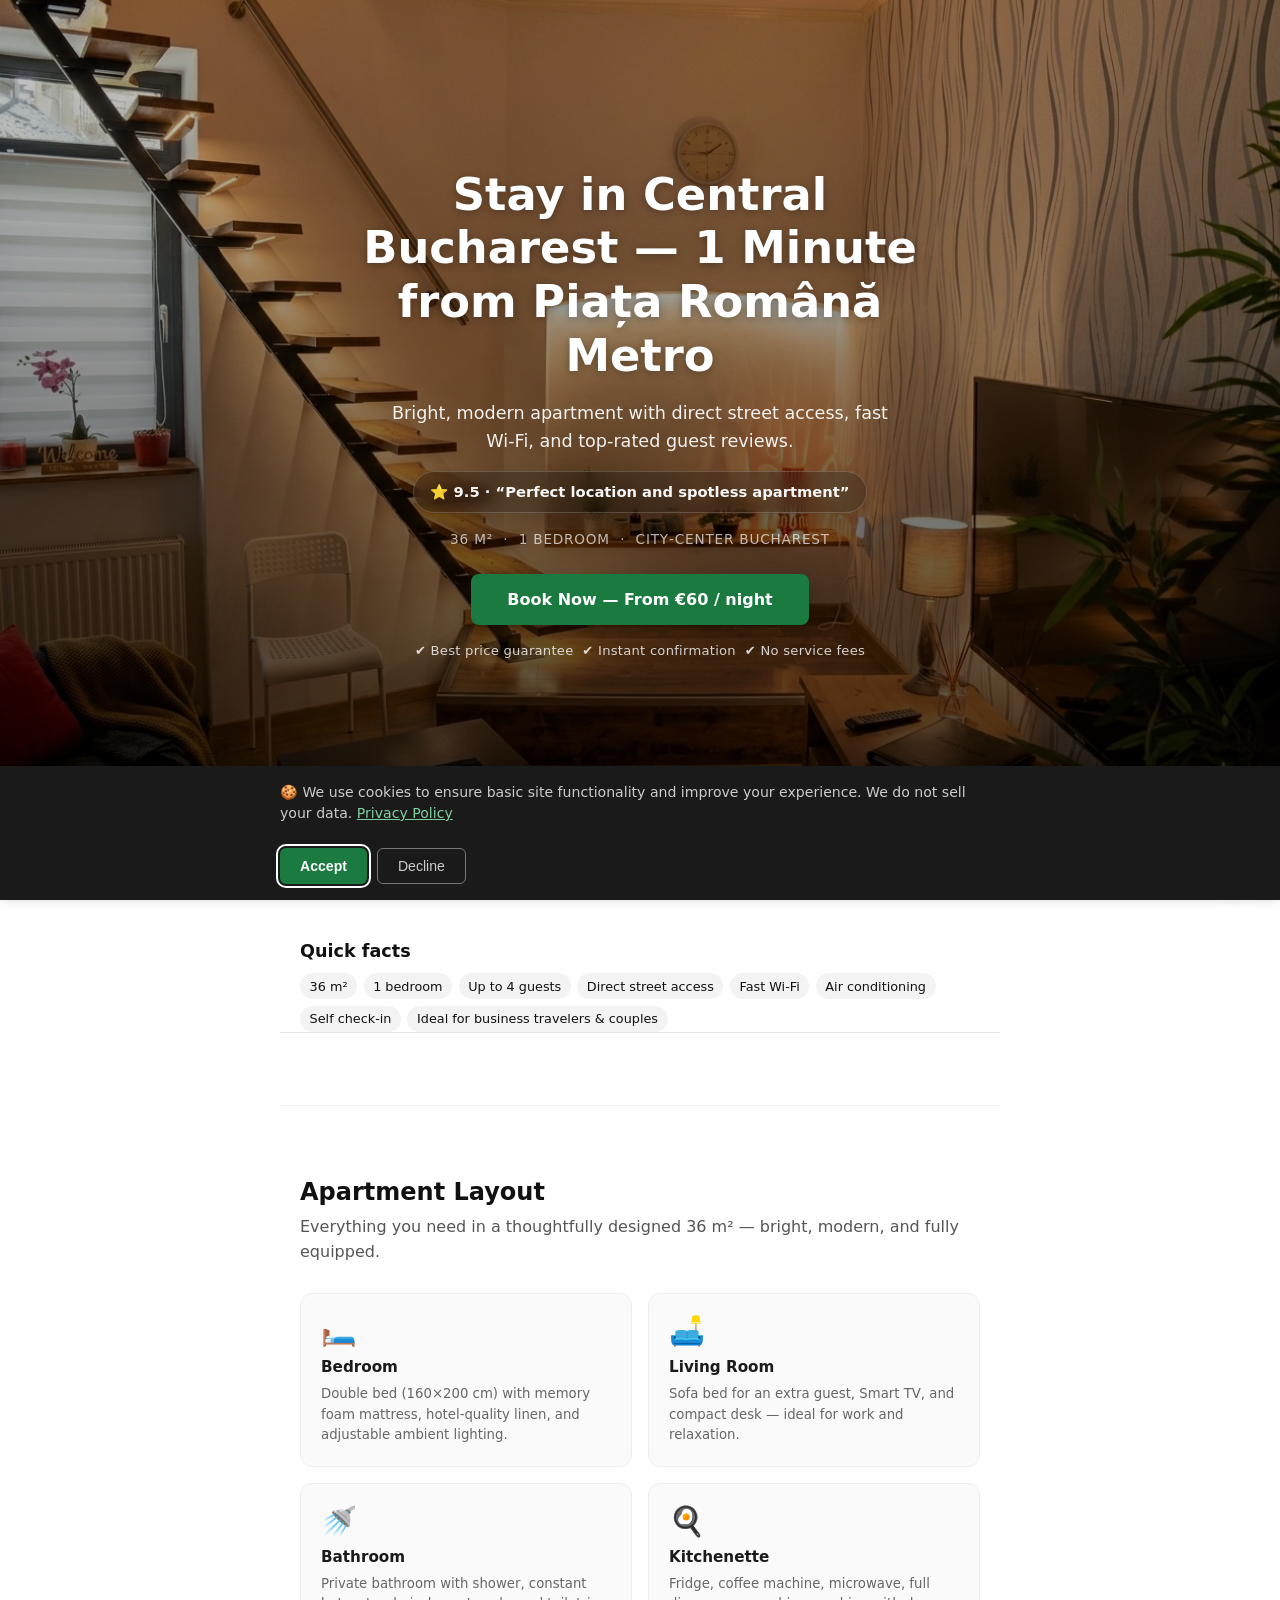
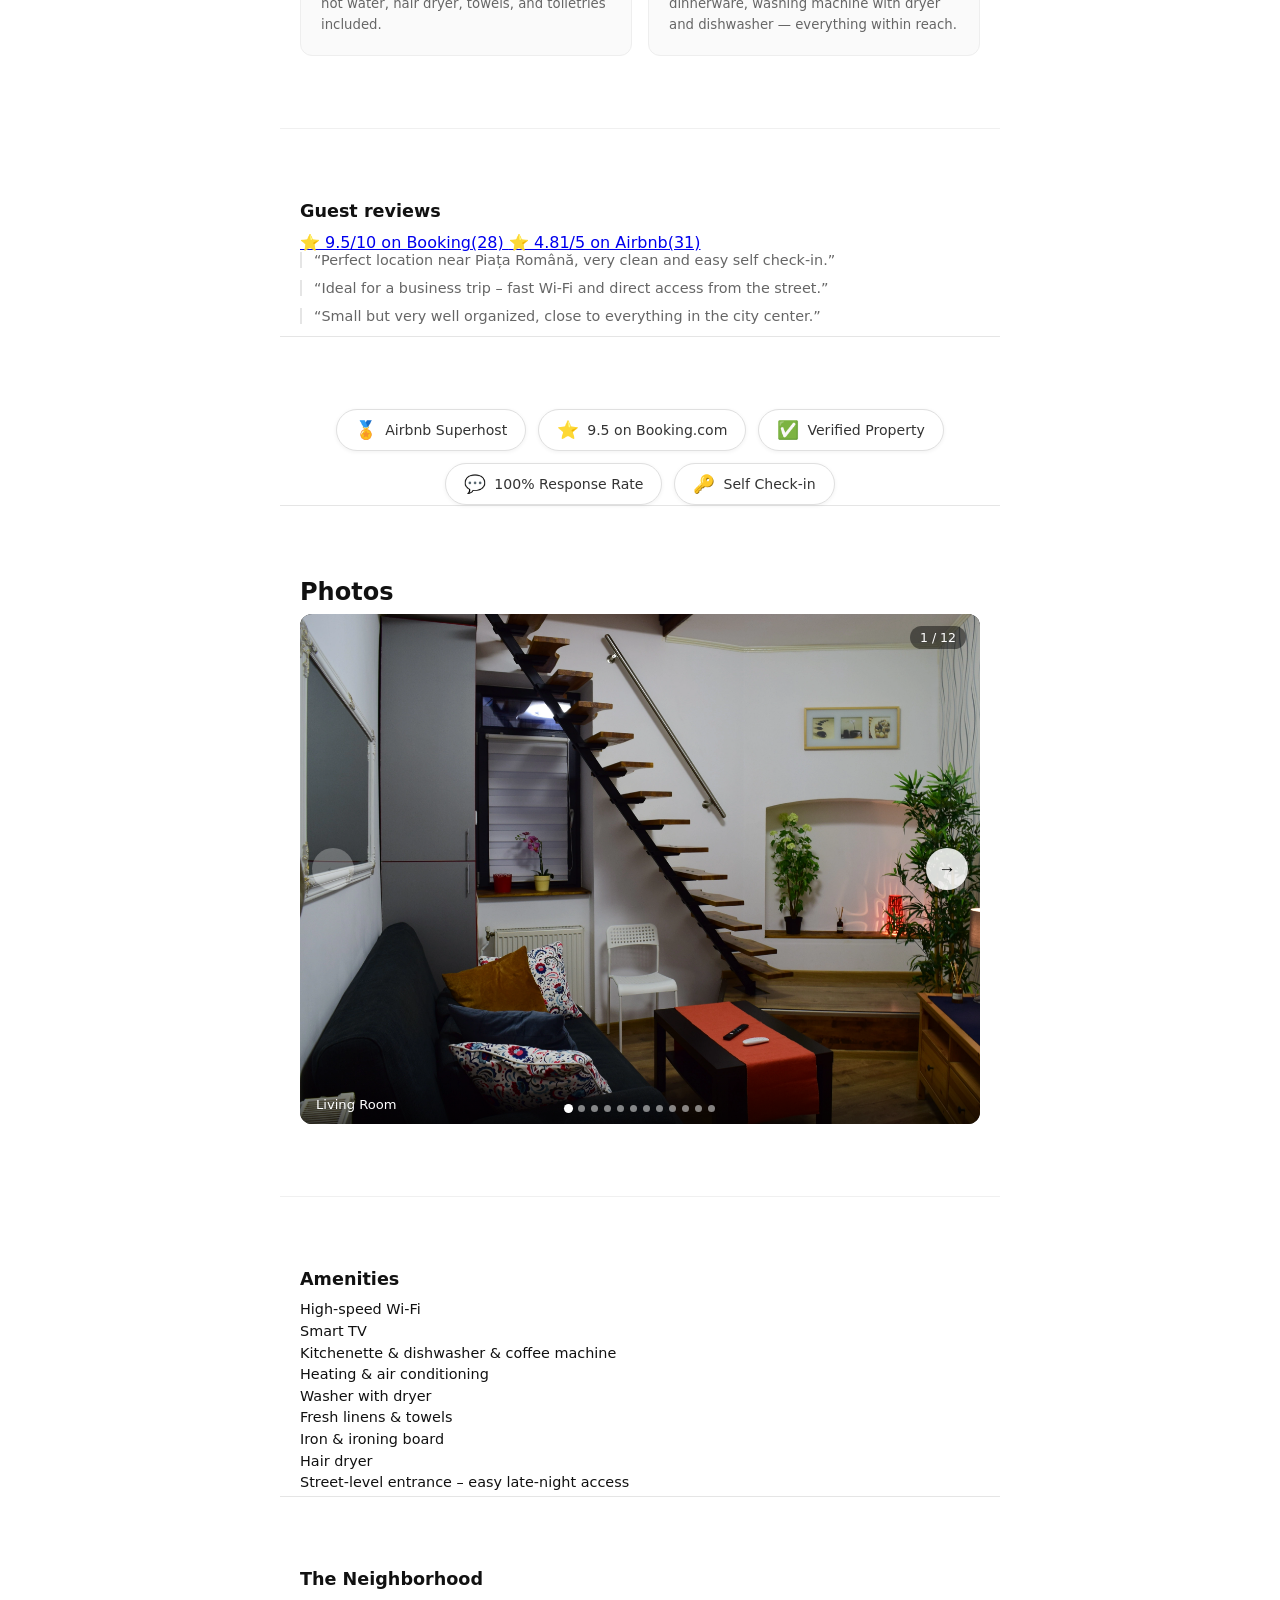
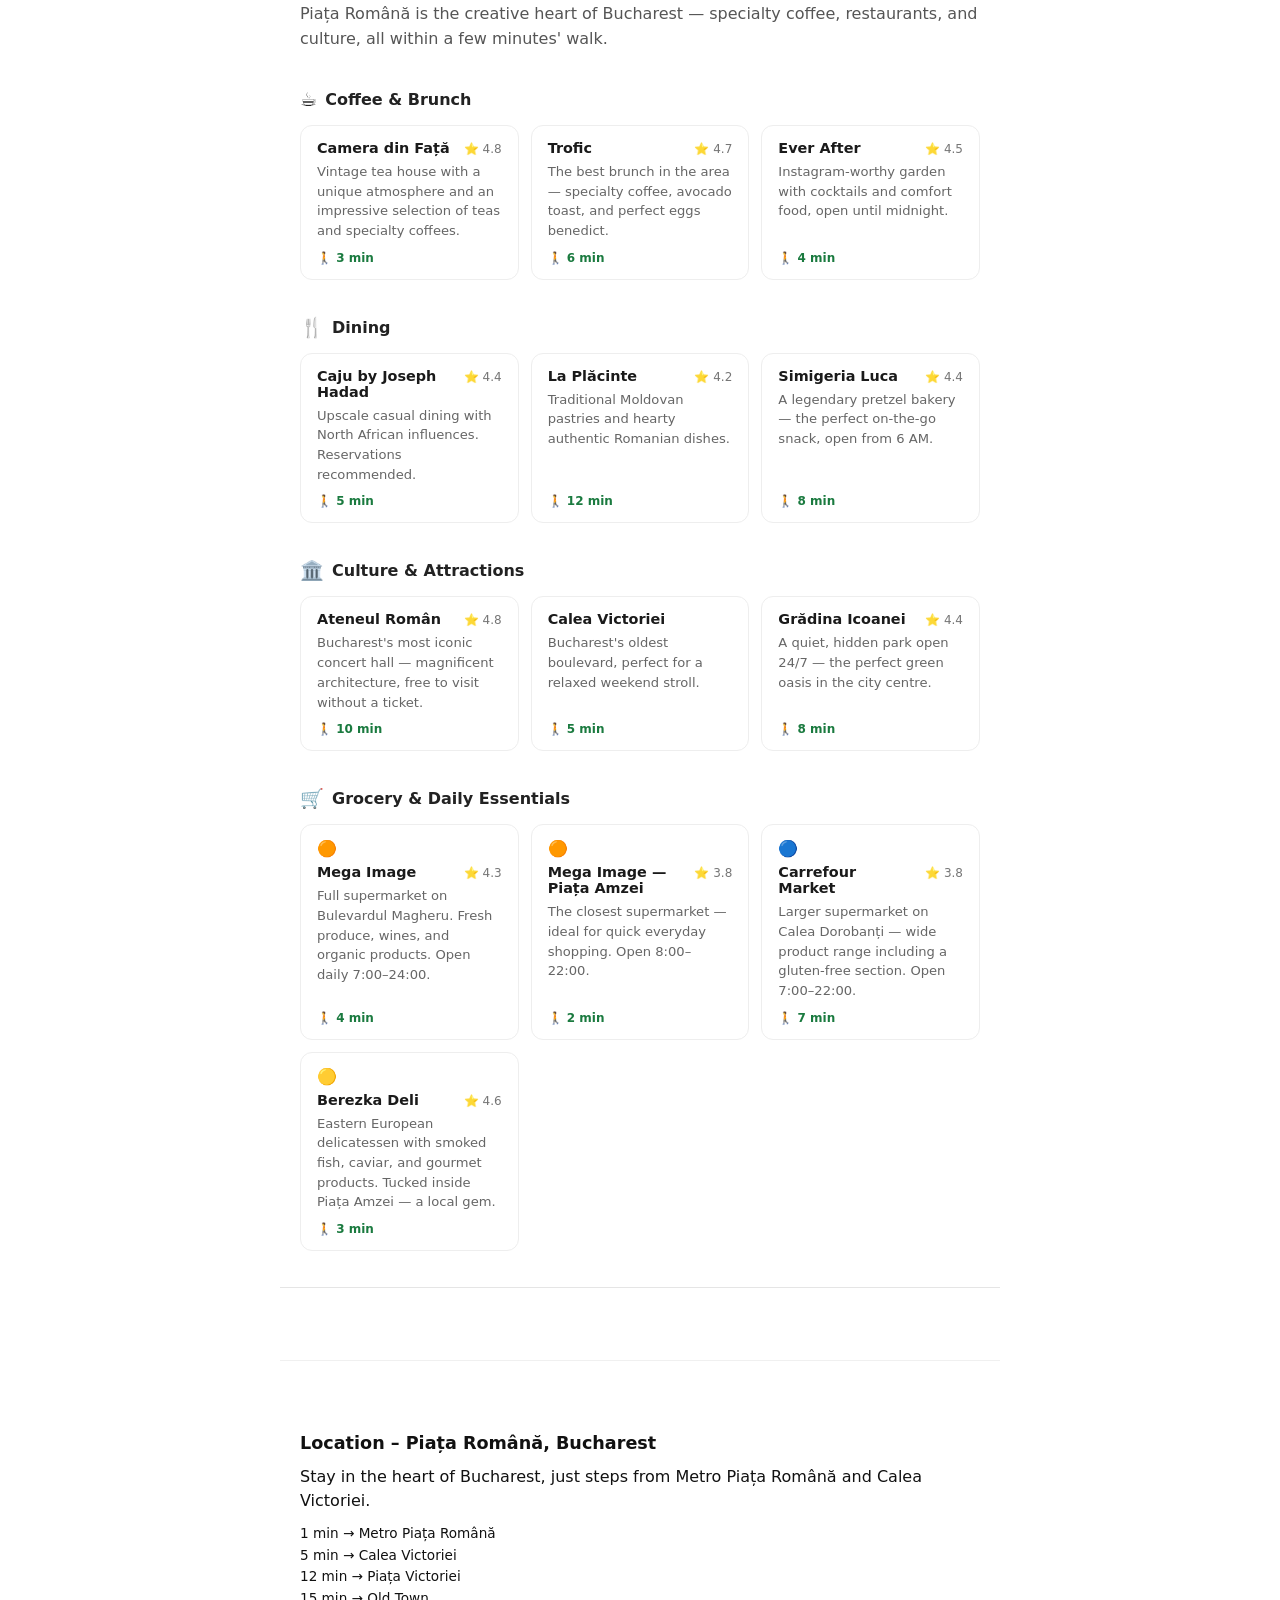
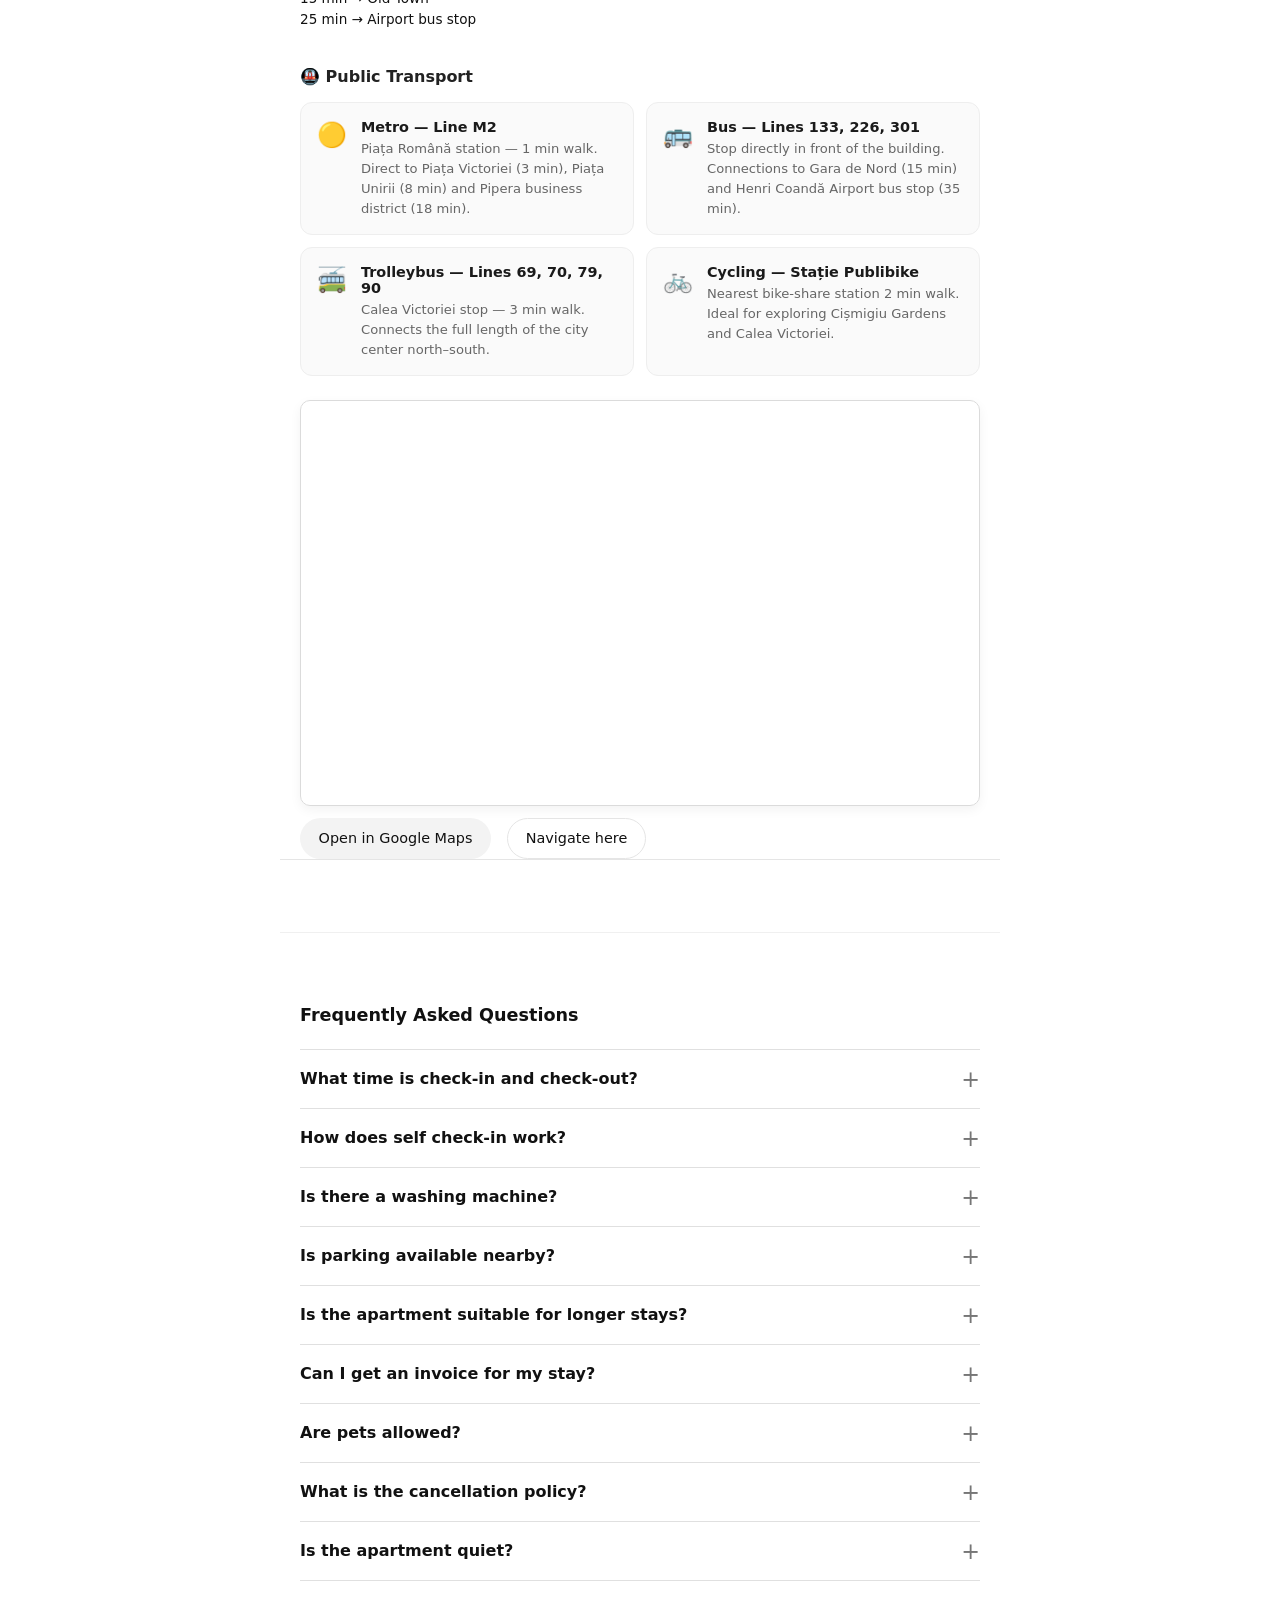
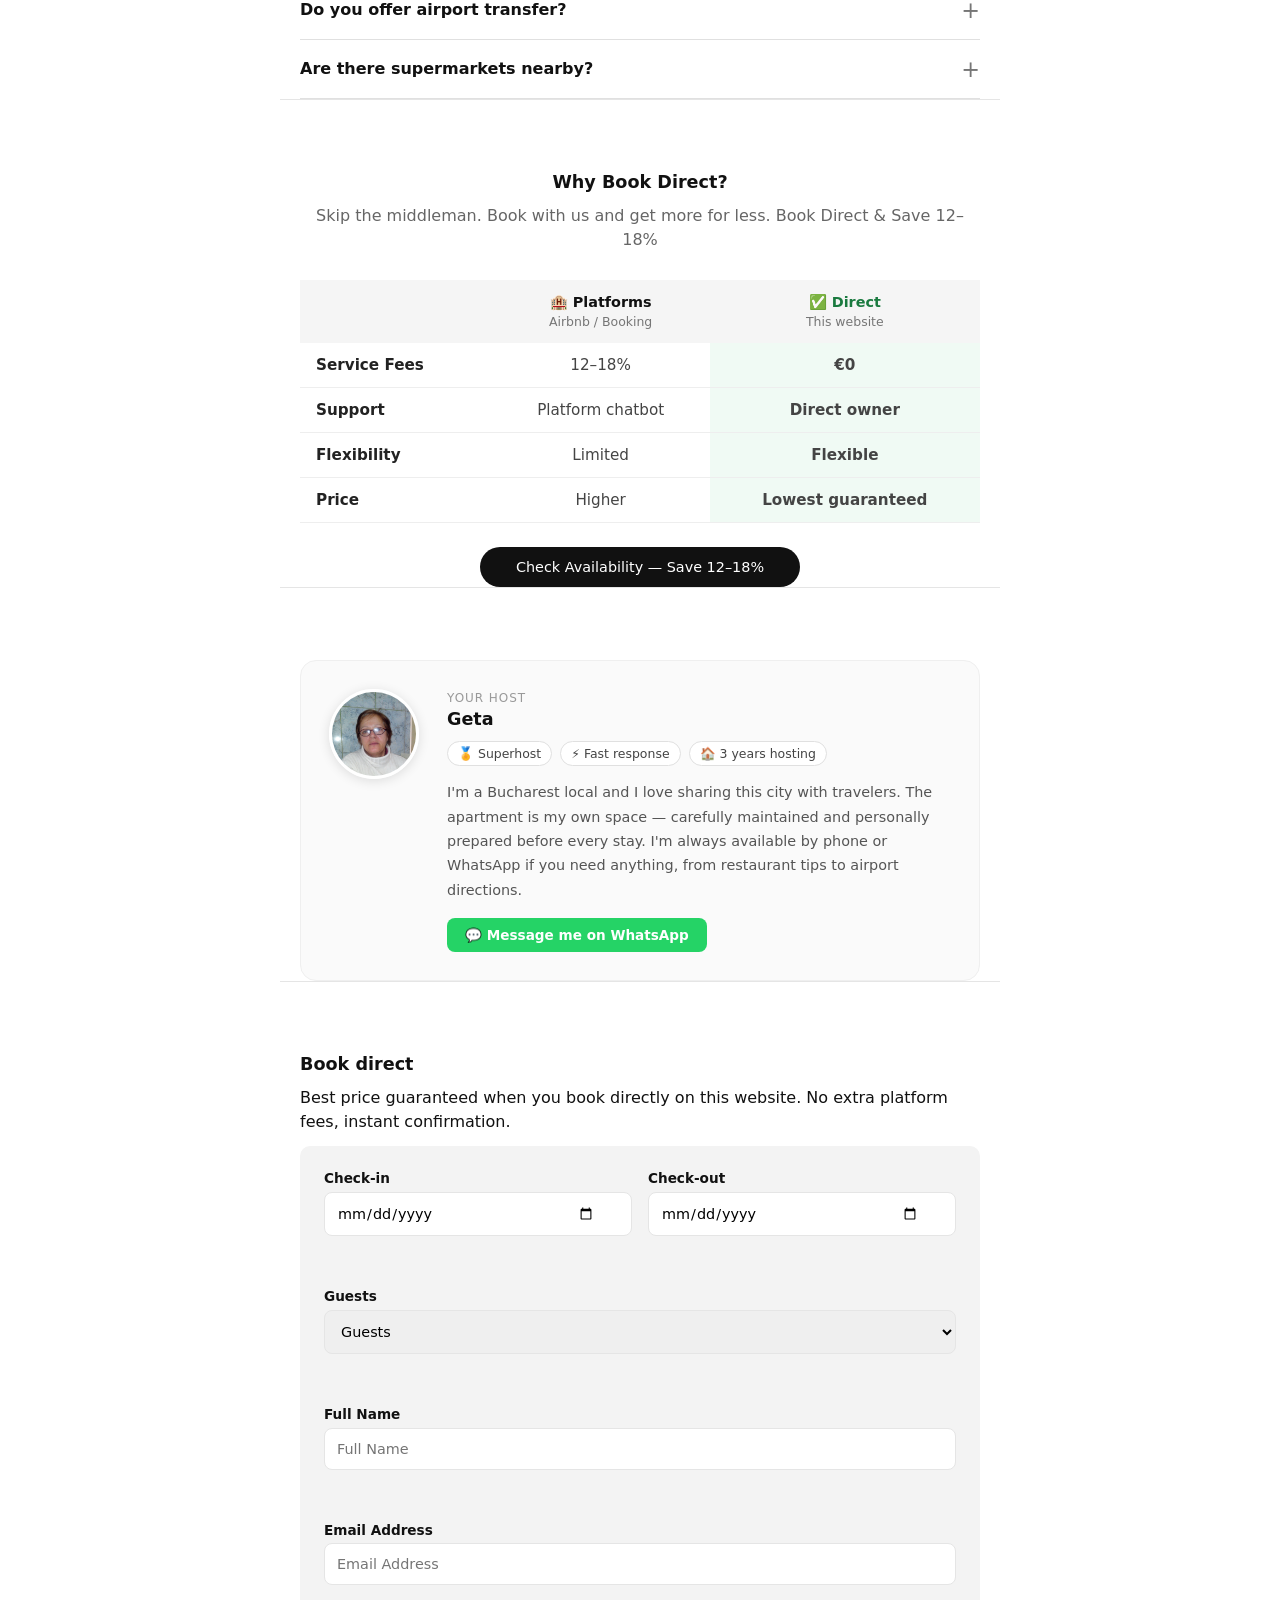
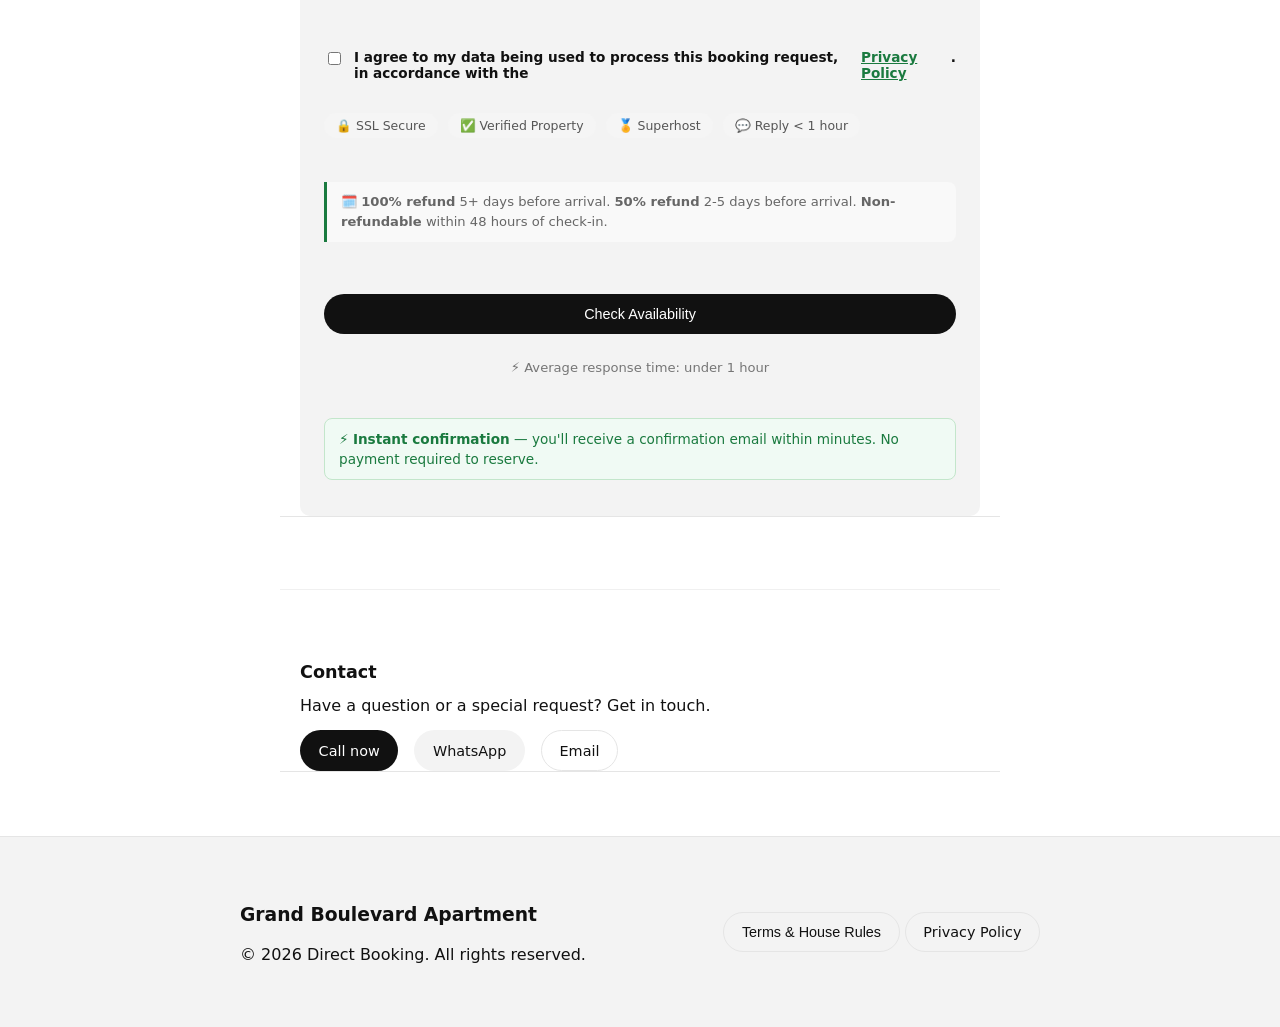
==== index.html @ 8a012823 "changed rating and address postalCode values" ====
<!DOCTYPE html>
<html lang="en">

<head>
  <meta charset="UTF-8" />
  <title>Grand Boulevard Apartment Piața Romană – Direct Booking, 36m², Central Bucharest</title>
  <meta name="viewport" content="width=device-width, initial-scale=1" />
  <meta name="description"
    content="Modern 36 m² apartment in Piața Română, Bucharest. Steps from the metro, no service fees, instant confirmation. Book direct for the best price." />
  <meta name="keywords"
    content="apartment Piata Romana, accommodation near Calea Victoriei, short-term rental Bucharest center, direct street access apartment Bucharest, apartment near Metro Piata Romana" />
  <meta property="og:title" content="Grand Boulevard Apartment – Piața Română" />
  <meta property="og:description"
    content="Modern 36 m² short-term rental apartment with direct street access in Piața Română, Bucharest. 1 minute from the metro, close to Calea Victoriei and the city center. Ideal for business travelers and couples." />
  <meta property="og:image" content="https://grandboulevardromana.com/images/icons/hero.png">
  <meta property="og:url" content="https://grandboulevardromana.com/" />
  <meta property="og:type" content="website" />
  <link rel="stylesheet" href="css/style.css" />
  <link rel="canonical" href="https://grandboulevardromana.com/" />
  <link rel="icon" type="image/png" href="images/icons/favicon.png">

  <script type="application/ld+json">
      {
        "@context": "https://schema.org",
        "@type": ["LodgingBusiness", "VacationRental"],
        "priceRange": "€€",
        "checkinTime": "15:00",
        "checkoutTime": "12:00",
        "openingHoursSpecification": {
          "@type": "OpeningHoursSpecification",
          "dayOfWeek": [
            "Monday","Tuesday","Wednesday","Thursday",
            "Friday","Saturday","Sunday"
          ],
          "opens": "15:00",
          "closes": "23:59"
        },
        "name": "Grand Boulevard Apartment – Piața Română",
        "containsPlace": {
          "@type": "Apartment",
          "name": "Grand Boulevard Piața Romană Apartment",
          "address": {
            "@type": "PostalAddress",
            "streetAddress": "Bulevardul Lacar Catargiu 18",
            "addressLocality": "Bucharest",
            "postalCode": "010662",
            "addressCountry": "RO"
          }
        },
        "offers": {
          "@type": "Offer",
          "price": "X",
          "priceCurrency": "EUR",
          "identifier": "GBPR-APT-01"
         },
        "description": "Modern 36 m² short-term rental apartment with direct street access in Piața Română, Bucharest. 1 minute from the metro, close to Calea Victoriei and the city center. Ideal for business travelers and couples.",
        "address": {
          "@type": "PostalAddress",
          "addressLocality": "Bucharest",
          "addressCountry": "RO",
          "addressRegion": "Bucharest",
          "streetAddress": "Piata Romana area"
        },
        "geo": {
          "@type": "GeoCoordinates",
          "latitude": 44.448678330058826, 
          "longitude": 26.09423111289104
        },
        "aggregateRating": {
          "@type": "AggregateRating",
          "ratingValue": "9.5",
          "bestRating": "10",
          "ratingCount": "59"
        },
        "url": "https://grandboulevardromana.com/",
        "image": "https://grandboulevardromana.com/images/icons/hero.png",
        "telephone": "+40-726-420-648",
        "email": "daminci@gmail.com",
        "numberOfRooms": 1,
        "numberOfBathroomsTotal": 1,
        "occupancy": {
          "@type": "QuantitativeValue",
          "minValue": 1,
          "maxValue": 4
        },
        "floorSize": {
          "@type": "QuantitativeValue",
          "value": 36,
          "unitCode": "MTK"
        },
        "petsAllowed": false,
        "currenciesAccepted": "EUR, RON",
        "paymentAccepted": "Cash, Bank transfer",
        "amenityFeature": [
          {"@type": "LocationFeatureSpecification","name": "High-speed Wi-Fi","value": true},
          {"@type": "LocationFeatureSpecification","name": "Air conditioning","value": true},
          {"@type": "LocationFeatureSpecification","name": "Smart TV","value": true},
          {"@type": "LocationFeatureSpecification","name": "Kitchenette","value": true},
          {"@type": "LocationFeatureSpecification","name": "Direct street access","value": true}
        ]
      }
      </script>
  <script type="application/ld+json">
        {
          "@context": "https://schema.org",
          "@type": "FAQPage",
          "mainEntity": [
            {
              "@type": "Question",
              "name": "What time is check-in and check-out?",
              "acceptedAnswer": {
                "@type": "Answer",
                "text": "Check-in is from 3:00 PM and check-out is by 12:00 PM. Early check-in or late check-out may be available on request."
              }
            },
            {
              "@type": "Question",
              "name": "How does self check-in work?",
              "acceptedAnswer": {
                "@type": "Answer",
                "text": "You'll receive a door code before your arrival via email or WhatsApp. No need to coordinate schedules — arrive whenever suits you."
              }
            },
            {
              "@type": "Question",
              "name": "Is there a washing machine?",
              "acceptedAnswer": {
                "@type": "Answer",
                "text": "Yes, a washing machine with dryer and a dishwasher is available in the apartment for your use."
              }
            },
            {
              "@type": "Question",
              "name": "Is parking available nearby?",
              "acceptedAnswer": {
                "@type": "Answer",
                "text": "There is no private parking, but paid street parking is available very close to the building. The Piața Română area is also well-connected by metro and public transport."
              }
            },
            {
              "@type": "Question",
              "name": "Is the apartment suitable for longer stays?",
              "acceptedAnswer": {
                "@type": "Answer",
                "text": "Absolutely. The apartment is well-equipped for extended stays with a kitchenette, washing machine with dryer, dishwasher, fast Wi-Fi, and a comfortable workspace. Contact us for long-stay rates."
              }
            },
            {
              "@type": "Question",
              "name": "Can I get an invoice for my stay?",
              "acceptedAnswer": {
                "@type": "Answer",
                "text": "Yes, invoices are available for business travelers. Please mention this when making your booking request."
              }
            },
            {
              "@type": "Question",
              "name": "Are pets allowed?",
              "acceptedAnswer": {
                "@type": "Answer",
                "text": "Unfortunately, pets are not permitted in the apartment."
              }
            },
            {
              "@type": "Question",
              "name": "What is the cancellation policy?",
              "acceptedAnswer": {
                "@type": "Answer",
                "text": "Bookings cancelled 5 or more days before arrival receive a 100% refund. Bookings cancelled between 2 and 5 days before arrival receive a 50% refund. Bookings cancelled less than 48 hours before check-in are non-refundable."
              }
            },
            {
              "@type": "Question",
              "name": "Is the apartment quiet?",
              "acceptedAnswer": {
                "@type": "Answer",
                "text": "The apartment is located on a calm side street just off Calea Victoriei, away from main traffic. The building has thick walls typical of Bucharest's interwar architecture, and the windows provide good sound insulation. Quiet hours are observed from 10:00 PM to 8:00 AM."
              }
            },
            {
              "@type": "Question",
              "name": "Do you offer airport transfer?",
              "acceptedAnswer": {
                "@type": "Answer",
                "text": "We don't offer transfers directly, but getting from Henri Coandă Airport is easy. The Express 100 bus runs every 15–30 minutes and stops at Piața Română, a 2-minute walk from the apartment (around €1). Taxis and Uber/Bolt typically cost €15–25 depending on traffic."
              }
            }
          ]
        }
        </script>
</head>

<body>
  <!-- Sticky Mobile Bar -->
  <div class="sticky-bar" id="stickyBar">
    <div class="sticky-bar-info">
      <span class="sticky-price">From <strong>€60</strong> / night</span>
      <span class="sticky-rating">⭐ 4.81 · Best price direct</span>
    </div>
    <a href="#book" class="sticky-btn">Check Availability</a>
  </div>

  <!-- Sticky Header -->
  <header id="sticky-header">
    <div class="sticky-inner">
      <span class="sticky-logo">Grand Boulevard</span>
      <nav class="sticky-nav">
        <a href="#photos">Photos</a>
        <a href="#amenities">Amenities</a>
        <a href="#neighborhood">Area</a>
        <a href="#faq">FAQ</a>
      </nav>
      <a href="#book" class="sticky-cta">Book Now</a>
    </div>
  </header>

  <!-- GDPR Cookie Banner -->
  <div id="cookie-banner" role="dialog" aria-modal="true" aria-label="Cookie consent">
    <div class="cookie-content">
      <p>
        🍪 We use cookies to ensure basic site functionality and improve your experience.
        We do not sell your data.
        <a href="privacy.html" target="_blank" rel="noopener noreferrer">Privacy Policy</a>
      </p>
      <div class="cookie-buttons">
        <button type="button" id="cookie-accept" onclick="acceptCookies()">Accept</button>
        <button type="button" id="cookie-decline" onclick="declineCookies()">Decline</button>
      </div>
    </div>
  </div>


  <!-- Hero Section -->
  <section id="hero">
    <div class="hero-bg">
      <img src="images/content/hero_image.webp" alt="Grand Boulevard Apartment – Living Room" fetchpriority="high">
      <div class="hero-overlay"></div>
    </div>
    <div class="hero-content">
      <h1>Stay in Central Bucharest — 1 Minute from Piața Română Metro</h1>
      <p class="hero-tagline">Bright, modern apartment with direct street access, fast Wi-Fi, and top-rated guest
        reviews.</p>
      <p class="hero-featured-review">⭐ 9.5 · “Perfect location and spotless apartment”</p>
      <p class="hero-meta">36 m² &nbsp;·&nbsp; 1 Bedroom &nbsp;·&nbsp; City‑center Bucharest</p>
      <a href="#book" class="hero-cta">Book Now — From €60 / night</a>
      <p class="hero-reassurance">✔ Best price guarantee &nbsp;✔ Instant confirmation &nbsp;✔ No service fees</p>
    </div>
  </section>


  <main>
    <!-- Quick facts -->
    <section class="section" id="quick-facts">
      <h2>Quick facts</h2>
      <div class="chips">
        <span>36 m²</span>
        <span>1 bedroom</span>
        <span>Up to 4 guests</span>
        <span>Direct street access</span>
        <span>Fast Wi‑Fi</span>
        <span>Air conditioning</span>
        <span>Self check‑in</span>
        <span>Ideal for business travelers & couples</span>
      </div>
    </section>

    <!-- Apartment Layout -->
    <section id="layout">
      <h2>Apartment Layout</h2>
      <p class="layout-intro">Everything you need in a thoughtfully designed 36 m² — bright, modern, and fully equipped.
      </p>

      <div class="layout-grid">

        <div class="layout-card">
          <span class="layout-icon">🛏️</span>
          <h4>Bedroom</h4>
          <p>Double bed (160×200 cm) with memory foam mattress, hotel-quality linen, and adjustable ambient lighting.
          </p>
        </div>

        <div class="layout-card">
          <span class="layout-icon">🛋️</span>
          <h4>Living Room</h4>
          <p>Sofa bed for an extra guest, Smart TV, and compact desk — ideal for work and relaxation.</p>
        </div>

        <div class="layout-card">
          <span class="layout-icon">🚿</span>
          <h4>Bathroom</h4>
          <p>Private bathroom with shower, constant hot water, hair dryer, towels, and toiletries included.</p>
        </div>

        <div class="layout-card">
          <span class="layout-icon">🍳</span>
          <h4>Kitchenette</h4>
          <p>Fridge, coffee machine, microwave, full dinnerware, washing machine with dryer and dishwasher — everything
            within reach.</p>
        </div>

      </div>
    </section>

    <section class="section" id="reviews">
      <h2>Guest reviews</h2>
      <a href="https://www.booking.com/hotel/ro/apartment-on-grand-boulevard.en-gb.html#tab-reviews" target="_blank"
        rel="nofollow">
        ⭐ 9.5/10 on Booking(28)
      </a>
      <a href="https://www.airbnb.co.in/rooms/1179589047273701914?source_impression_id=p3_1772537325_P3PJvQ8eZV8WqoRO"
        target="_blank" rel="nofollow">
        ⭐ 4.81/5 on Airbnb(31)
      </a>

      <div class="quotes">
        <blockquote>
          “Perfect location near Piața Română, very clean and easy self
          check‑in.”
        </blockquote>
        <blockquote>
          “Ideal for a business trip – fast Wi‑Fi and direct access from the
          street.”
        </blockquote>
        <blockquote>
          “Small but very well organized, close to everything in the city
          center.”
        </blockquote>
      </div>
    </section>

    <!-- Trust Badges -->
    <section class="section" id="trust-badges">
      <div class="badges-wrap">
        <a class="badge badge-link"
          href="https://www.airbnb.co.in/rooms/1179589047273701914?source_impression_id=p3_1772537325_P3PJvQ8eZV8WqoRO"
          target="_blank" rel="nofollow noopener noreferrer" aria-label="View Airbnb Superhost listing">
          <span class="badge-icon">🏅</span>
          <span class="badge-label">Airbnb Superhost</span>
        </a>
        <a class="badge badge-link"
          href="https://www.booking.com/hotel/ro/apartment-on-grand-boulevard.en-gb.html#tab-reviews" target="_blank"
          rel="nofollow noopener noreferrer" aria-label="View Booking.com review score">
          <span class="badge-icon">⭐</span>
          <span class="badge-label">9.5 on Booking.com</span>
        </a>
        <div class="badge">
          <span class="badge-icon">✅</span>
          <span class="badge-label">Verified Property</span>
        </div>
        <div class="badge">
          <span class="badge-icon">💬</span>
          <span class="badge-label">100% Response Rate</span>
        </div>
        <div class="badge">
          <span class="badge-icon">🔑</span>
          <span class="badge-label">Self Check-in</span>
        </div>
      </div>
    </section>

    <!-- Photos Slider -->
    <section id="photos">
      <h2>Photos</h2>
      <div class="slider-wrap" role="region" aria-label="Apartment photo gallery" aria-roledescription="carousel">
        <div class="slider-track" id="sliderTrack" aria-live="polite" aria-atomic="true">

          <div class="slide">
            <img src="images/content/Nice_living.webp" alt="Living room – Grand Boulevard Apartment">
            <span class="slide-caption">Living Room</span>
          </div>
          <div class="slide">
            <img src="images/content/living_ok.webp" alt="Living room view">
            <span class="slide-caption">Living Room — View 2</span>
          </div>
          <div class="slide">
            <img src="images/content/livingroom_sofa.webp" alt="Comfortable sofa">
            <span class="slide-caption">Comfortable Sofa</span>
          </div>
          <div class="slide">
            <img src="images/content/bedroom_super_ok.webp" alt="Bedroom overview">
            <span class="slide-caption">Bedroom</span>
          </div>
          <div class="slide">
            <img src="images/content/bed_nice_light.webp" alt="Bed with warm lighting">
            <span class="slide-caption">Double Bed — 160×200 cm</span>
          </div>
          <div class="slide">
            <img src="images/content/kitchenette.webp" alt="Kitchenette">
            <span class="slide-caption">Kitchenette</span>
          </div>
          <div class="slide">
            <img src="images/content/kitchenette_washer.webp" alt="Washing machine">
            <span class="slide-caption">Washing Machine with dryer</span>
          </div>
          <div class="slide">
            <img src="images/content/inside_bath_shower.webp" alt="Bath and shower">
            <span class="slide-caption">Bathroom & Shower</span>
          </div>
          <div class="slide">
            <img src="images/content/outside_main.webp" alt="Building entrance">
            <span class="slide-caption">Street Entrance</span>
          </div>
          <div class="slide">
            <img src="images/content/main_gang_door_open_01.webp" alt="Main hallway door">
            <span class="slide-caption">Main Hallway</span>
          </div>
          <div class="slide">
            <img src="images/content/gang_beautiful_doors.webp" alt="Hallway doors">
            <span class="slide-caption">Historic Hallway Doors</span>
          </div>
          <div class="slide">
            <img src="images/content/apartment_door.webp" alt="Apartment door">
            <span class="slide-caption">Apartment Door</span>
          </div>

        </div>

        <button type="button" class="slider-btn prev" id="prevBtn" aria-label="Previous photo">&#8592;</button>
        <button type="button" class="slider-btn next" id="nextBtn" aria-label="Next photo">&#8594;</button>
        <div class="slider-dots" id="sliderDots"></div>
        <div class="slider-counter" id="sliderCounter">1 / 12</div>
      </div>

      <!-- Lightbox -->
      <div class="lightbox" id="lightbox">
        <button type="button" class="lb-close" id="lbClose" aria-label="Close">✕</button>
        <button type="button" class="lb-btn lb-prev" id="lbPrev" aria-label="Previous">&#8592;</button>
        <button type="button" class="lb-btn lb-next" id="lbNext" aria-label="Next">&#8594;</button>
        <div class="lb-img-wrap">
          <img id="lbImg" src="" alt="">
          <span class="lb-caption" id="lbCaption"></span>
        </div>
      </div>
    </section>

    <section class="section" id="amenities">
      <h2>Amenities</h2>
      <ul class="list">
        <li>High‑speed Wi‑Fi</li>
        <li>Smart TV</li>
        <li>Kitchenette & dishwasher & coffee machine</li>
        <li>Heating & air conditioning</li>
        <li>Washer with dryer</li>
        <li>Fresh linens & towels</li>
        <li>Iron & ironing board</li>
        <li>Hair dryer</li>
        <li>Street‑level entrance – easy late‑night access</li>
      </ul>
    </section>

    <!-- The Neighborhood -->
    <section class="section" id="neighborhood">
      <h2>The Neighborhood</h2>
      <p class="neighborhood-intro">Piața Română is the creative heart of Bucharest — specialty coffee, restaurants, and
        culture, all within a few minutes' walk.</p>

      <!-- ☕ Coffee & Brunch -->
      <div class="neighborhood-group">
        <h3><span class="group-icon">☕</span> Coffee & Brunch</h3>
        <div class="neighborhood-cards">

          <div class="nb-card">
            <div class="nb-card-header">
              <span class="nb-name">Camera din Față</span>
              <span class="nb-rating">⭐ 4.8</span>
            </div>
            <p>Vintage tea house with a unique atmosphere and an impressive selection of teas and specialty coffees.</p>
            <span class="nb-distance">🚶 3 min</span>
          </div>

          <div class="nb-card">
            <div class="nb-card-header">
              <span class="nb-name">Trofic</span>
              <span class="nb-rating">⭐ 4.7</span>
            </div>
            <p>The best brunch in the area — specialty coffee, avocado toast, and perfect eggs benedict.</p>
            <span class="nb-distance">🚶 6 min</span>
          </div>

          <div class="nb-card">
            <div class="nb-card-header">
              <span class="nb-name">Ever After</span>
              <span class="nb-rating">⭐ 4.5</span>
            </div>
            <p>Instagram-worthy garden with cocktails and comfort food, open until midnight.</p>
            <span class="nb-distance">🚶 4 min</span>
          </div>

        </div>
      </div>

      <!-- 🍴 Dining -->
      <div class="neighborhood-group">
        <h3><span class="group-icon">🍴</span> Dining</h3>
        <div class="neighborhood-cards">

          <div class="nb-card">
            <div class="nb-card-header">
              <span class="nb-name">Caju by Joseph Hadad</span>
              <span class="nb-rating">⭐ 4.4</span>
            </div>
            <p>Upscale casual dining with North African influences. Reservations recommended.</p>
            <span class="nb-distance">🚶 5 min</span>
          </div>

          <div class="nb-card">
            <div class="nb-card-header">
              <span class="nb-name">La Plăcinte</span>
              <span class="nb-rating">⭐ 4.2</span>
            </div>
            <p>Traditional Moldovan pastries and hearty authentic Romanian dishes.</p>
            <span class="nb-distance">🚶 12 min</span>
          </div>

          <div class="nb-card">
            <div class="nb-card-header">
              <span class="nb-name">Simigeria Luca</span>
              <span class="nb-rating">⭐ 4.4</span>
            </div>
            <p>A legendary pretzel bakery — the perfect on-the-go snack, open from 6 AM.</p>
            <span class="nb-distance">🚶 8 min</span>
          </div>

        </div>
      </div>

      <!-- 🏛️ Cultură -->
      <div class="neighborhood-group">
        <h3><span class="group-icon">🏛️</span> Culture & Attractions</h3>
        <div class="neighborhood-cards">

          <div class="nb-card">
            <div class="nb-card-header">
              <span class="nb-name">Ateneul Român</span>
              <span class="nb-rating">⭐ 4.8</span>
            </div>
            <p>Bucharest's most iconic concert hall — magnificent architecture, free to visit without a ticket.</p>
            <span class="nb-distance">🚶 10 min</span>
          </div>

          <div class="nb-card">
            <div class="nb-card-header">
              <span class="nb-name">Calea Victoriei</span>
            </div>
            <p>Bucharest's oldest boulevard, perfect for a relaxed weekend stroll.</p>
            <span class="nb-distance">🚶 5 min</span>
          </div>

          <div class="nb-card">
            <div class="nb-card-header">
              <span class="nb-name">Grădina Icoanei</span>
              <span class="nb-rating">⭐ 4.4</span>
            </div>
            <p>A quiet, hidden park open 24/7 — the perfect green oasis in the city centre.</p>
            <span class="nb-distance">🚶 8 min</span>
          </div>

        </div>
      </div>

      <!-- 🛒 Grocery Stores -->
      <div class="neighborhood-group">
        <h3><span class="group-icon">🛒</span> Grocery & Daily Essentials</h3>
        <div class="neighborhood-cards">

          <div class="nb-card">
            <span>🟠</span>
            <div class="nb-card-header">
              <span class="nb-name">Mega Image</span>
              <span class="nb-rating">⭐ 4.3</span>
            </div>
            <p>Full supermarket on Bulevardul Magheru. Fresh produce, wines, and organic products. Open daily
              7:00–24:00.</p>
            <span class="nb-distance">🚶 4 min</span>
          </div>

          <div class="nb-card">
            <span>🟠</span>
            <div class="nb-card-header">
              <span class="nb-name">Mega Image — Piața Amzei</span>
              <span class="nb-rating">⭐ 3.8</span>
            </div>
            <p>The closest supermarket — ideal for quick everyday shopping. Open 8:00–22:00.</p>
            <span class="nb-distance">🚶 2 min</span>
          </div>

          <div class="nb-card">
            <span>🔵</span>
            <div class="nb-card-header">
              <span class="nb-name">Carrefour Market</span>
              <span class="nb-rating">⭐ 3.8</span>
            </div>
            <p>Larger supermarket on Calea Dorobanți — wide product range including a gluten-free section. Open
              7:00–22:00.</p>
            <span class="nb-distance">🚶 7 min</span>
          </div>

          <div class="nb-card">
            <span>🟡</span>
            <div class="nb-card-header">
              <span class="nb-name">Berezka Deli</span>
              <span class="nb-rating">⭐ 4.6</span>
            </div>
            <p>Eastern European delicatessen with smoked fish, caviar, and gourmet products. Tucked inside Piața Amzei —
              a local gem.</p>
            <span class="nb-distance">🚶 3 min</span>
          </div>

        </div>
      </div>

    </section>

    <!-- Location -->
    <section class="section" id="location">
      <h2>Location – Piața Română, Bucharest</h2>
      <p>Stay in the heart of Bucharest, just steps from Metro Piața Română and Calea Victoriei.</p>
      <ul class="list small">
        <li>1 min → Metro Piața Română</li>
        <li>5 min → Calea Victoriei</li>
        <li>12 min → Piața Victoriei</li>
        <li>15 min → Old Town</li>
        <li>25 min → Airport bus stop</li>
      </ul>
      <!-- Transport public -->
      <div class="transport">
        <h3>🚇 Public Transport</h3>
        <div class="transport-grid">

          <div class="transport-card">
            <span class="transport-icon">🟡</span>
            <div>
              <strong>Metro — Line M2</strong>
              <p>Piața Română station — 1 min walk. Direct to Piața Victoriei (3 min), Piața Unirii (8 min) and Pipera
                business district (18 min).</p>
            </div>
          </div>

          <div class="transport-card">
            <span class="transport-icon">🚌</span>
            <div>
              <strong>Bus — Lines 133, 226, 301</strong>
              <p>Stop directly in front of the building. Connections to Gara de Nord (15 min) and Henri Coandă Airport
                bus stop (35 min).</p>
            </div>
          </div>

          <div class="transport-card">
            <span class="transport-icon">🚎</span>
            <div>
              <strong>Trolleybus — Lines 69, 70, 79, 90</strong>
              <p>Calea Victoriei stop — 3 min walk. Connects the full length of the city center north–south.</p>
            </div>
          </div>

          <div class="transport-card">
            <span class="transport-icon">🚲</span>
            <div>
              <strong>Cycling — Stație Publibike</strong>
              <p>Nearest bike-share station 2 min walk. Ideal for exploring Cișmigiu Gardens and Calea Victoriei.</p>
            </div>
          </div>

        </div>
      </div>

      <div class="map-wrapper">
        <iframe width="100%" height="400" style="border: 0" allowfullscreen referrerpolicy="no-referrer-when-downgrade"
          src="https://www.google.com/maps/embed?pb=!1m18!1m12!1m3!1d2848.2520726394378!2d26.09161327706059!3d44.44850217107561!2m3!1f0!2f0!3f0!3m2!1i1024!2i768!4f13.1!3m3!1m2!1s0x40b1ff539f653dbf%3A0xee1bd2b420bea468!2sBulevardul%20Lasc%C4%83r%20Catargiu%2018%2C%20Bucure%C8%99ti!5e0!3m2!1sen!2sro!4v1772223153580!5m2!1sen!2sro">
        </iframe>
      </div>

      <div class="actions-row">
        <a class="btn-secondary" href="https://maps.google.com/?q=Grand+Boulevard+Apartment+Piata+Romana"
          target="_blank" rel="noopener noreferrer">
          Open in Google Maps
        </a>
        <a class="btn-outline" href="https://maps.google.com/?daddr=Grand+Boulevard+Apartment+Piata+Romana"
          target="_blank" rel="noopener noreferrer">
          Navigate here
        </a>
      </div>
    </section>

    <!-- FAQ Section -->
    <section class="section" id="faq">
      <h2>Frequently Asked Questions</h2>

      <details>
        <summary>What time is check-in and check-out?</summary>
        <p>Check-in is from <strong>3:00 PM</strong> and check-out is by <strong>12:00 PM</strong>. Early check-in or
          late check-out may be available depending on availability — just ask!</p>
      </details>

      <details>
        <summary>How does self check-in work?</summary>
        <p>You'll receive a door code before your arrival via email or WhatsApp. No need to coordinate schedules —
          arrive whenever suits you.</p>
      </details>

      <details>
        <summary>Is there a washing machine?</summary>
        <p>Yes, a washing machine with dryer and a dishwasher is available in the apartment for your use.</p>
      </details>

      <details>
        <summary>Is parking available nearby?</summary>
        <p>There is no private parking, but paid street parking is available very close to the building. The Piața
          Română area is also well-connected by metro and public transport.</p>
      </details>

      <details>
        <summary>Is the apartment suitable for longer stays?</summary>
        <p>Absolutely. The apartment is well-equipped for extended stays with a kitchenette, washing machine with dryer,
          dishwasher, fast
          Wi‑Fi, and a comfortable workspace. Contact us for long-stay rates.</p>
      </details>

      <details>
        <summary>Can I get an invoice for my stay?</summary>
        <p>Yes, invoices are available for business travelers. Please mention this when making your booking request.</p>
      </details>

      <details>
        <summary>Are pets allowed?</summary>
        <p>Unfortunately, pets are not permitted in the apartment.</p>
      </details>

      <details>
        <summary>What is the cancellation policy?</summary>
        <p>Bookings cancelled <strong>5 or more days before arrival</strong> receive a <strong>100% refund</strong>.
          Bookings cancelled <strong>between 2 and 5 days before arrival</strong> receive a <strong>50% refund</strong>.
          Bookings cancelled <strong>less than 48 hours before check-in</strong> are non-refundable.</p>
      </details>
      <details>
        <summary>Is the apartment quiet?</summary>
        <p>The apartment is located on a calm side street just off Calea Victoriei, away from main traffic. The building
          has thick walls typical of Bucharest's interwar architecture, and the windows provide good sound insulation.
          Quiet hours in the building are observed from 10:00 PM to 8:00 AM.</p>
      </details>

      <details>
        <summary>Do you offer airport transfer?</summary>
        <p>We don't offer transfers directly, but getting from Henri Coandă Airport to the apartment is easy and
          affordable. The <strong>Express 100 bus</strong> runs every 15–30 min and stops at Piața Română — just a
          2-minute walk from the door (around €1). Taxis and Uber/Bolt are also widely available and typically cost
          €15–25 depending on traffic.</p>
      </details>

      <details>
        <summary>Are there supermarkets nearby?</summary>
        <p>Yes — the closest Mega Image is a 2-minute walk away (Piața Amzei). A second Mega Image on Bulevardul Magheru
          and a Carrefour Market are 4–7 minutes away. For gourmet products and delicatessen items, Berezka Deli on
          Piața Amzei is an excellent choice.</p>
      </details>
    </section>

    <!-- Why Book Direct Section -->
    <section class="section" id="why-direct">
      <h2>Why Book Direct?</h2>
      <p class="why-subtitle">Skip the middleman. Book with us and get more for less. Book Direct & Save 12–18%</p>

      <div class="compare-table">
        <table>
          <thead>
            <tr>
              <th></th>
              <th>🏨 Platforms<br><span>Airbnb / Booking</span></th>
              <th class="highlight-col">✅ Direct<br><span>This website</span></th>
            </tr>
          </thead>
          <tbody>
            <tr>
              <td>Service Fees</td>
              <td class="bad">12–18%</td>
              <td class="good highlight-col">€0</td>
            </tr>
            <tr>
              <td>Support</td>
              <td class="bad">Platform chatbot</td>
              <td class="good highlight-col">Direct owner</td>
            </tr>
            <tr>
              <td>Flexibility</td>
              <td class="bad">Limited</td>
              <td class="good highlight-col">Flexible</td>
            </tr>
            <tr>
              <td>Price</td>
              <td class="bad">Higher</td>
              <td class="good highlight-col">Lowest guaranteed</td>
            </tr>
          </tbody>
        </table>
      </div>

      <div class="why-direct-cta">
        <a href="#book" class="btn-primary">Check Availability — Save 12–18%</a>
      </div>
    </section>

    <!-- About the Host -->
    <section class="section" id="host">
      <div class="host-card">
        <div class="host-avatar">
          <img src="images/icons/MoacaGeta.webp" alt="Geta – your host">
        </div>
        <div class="host-info">
          <p class="host-label">Your host</p>
          <h2 class="host-name">Geta</h2>
          <div class="host-badges">
            <span>🏅 Superhost</span>
            <span>⚡ Fast response</span>
            <span>🏠 3 years hosting</span>
          </div>
          <p class="host-bio">
            I'm a Bucharest local and I love sharing this city with travelers.
            The apartment is my own space — carefully maintained and personally
            prepared before every stay. I'm always available by phone or WhatsApp
            if you need anything, from restaurant tips to airport directions.
          </p>
          <div class="host-contact">
            <a href="https://wa.me/40726420648" target="_blank" rel="noopener">💬 Message me on WhatsApp</a>
          </div>
        </div>
      </div>
    </section>

    <!-- Book direct -->
    <section class="section" id="book">
      <h2>Book direct</h2>
      <p>
        Best price guaranteed when you book directly on this website. No extra
        platform fees, instant confirmation.
      </p>

      <div id="booking-widget">

        <form class="booking-form" action="https://formspree.io/f/xykdapkq" method="POST">
          <div class="form-group-row">
            <div class="form-group">
              <label for="checkin">Check-in</label>
              <div class="field-wrap">
                <input type="date" name="checkin" id="checkin" required>
                <span class="field-icon"></span>
                <span class="field-error" id="checkin-error"></span>
              </div>
            </div>
            <div class="form-group">
              <label for="checkout">Check-out</label>
              <div class="field-wrap">
                <input type="date" name="checkout" id="checkout" required>
                <span class="field-icon"></span>
                <span class="field-error" id="checkout-error"></span>
              </div>
            </div>
          </div>

          <div class="form-group">
            <label for="guests">Guests</label>
            <div class="field-wrap">
              <select name="guests" id="guests" required>
                <option value="">Guests</option>
                <option value="1">1 Guest</option>
                <option value="2">2 Guests</option>
                <option value="3">3 Guests</option>
                <option value="3">4 Guests</option>
              </select>
              <span class="field-icon"></span>
              <span class="field-error" id="guests-error"></span>
            </div>
          </div>

          <div class="form-group">
            <label for="name">Full Name</label>
            <div class="field-wrap">
              <input type="text" name="name" id="name" placeholder="Full Name" required>
              <span class="field-icon"></span>
              <span class="field-error" id="name-error"></span>
            </div>
          </div>

          <div class="form-group">
            <label for="email">Email Address</label>
            <div class="field-wrap">
              <input type="email" name="email" id="email" placeholder="Email Address" required>
              <span class="field-icon"></span>
              <span class="field-error" id="email-error"></span>
            </div>
          </div>

          <div class="form-group">
            <label class="gdpr-check">
              <input type="checkbox" required name="gdpr">
              I agree to my data being used to process this booking request, in accordance with the
              <a href="privacy.html" target="_blank" rel="noopener noreferrer">Privacy Policy</a>.
            </label>
          </div>
          <div class="form-trust">
            <span>🔒 SSL Secure</span>
            <span>✅ Verified Property</span>
            <span>🏅 Superhost</span>
            <span>💬 Reply &lt; 1 hour</span>
          </div>
          <p class="cancellation-summary">
            🗓️ <strong>100% refund</strong> 5+ days before arrival.
            <strong>50% refund</strong> 2-5 days before arrival.
            <strong>Non-refundable</strong> within 48 hours of check-in.
          </p>
          <button type="submit" class="btn-primary" style="width: 100%; margin-top: 1rem">
            Check Availability
          </button>
          <p class="response-time">⚡ Average response time: under 1 hour</p>
          <p class="instant-note">
            ⚡ <strong>Instant confirmation</strong> — you'll receive a confirmation
            email within minutes. No payment required to reserve.
          </p>
        </form>
        <div id="form-success" style="display: none; text-align: center; padding: 2rem">
          <div style="font-size: 3rem; margin-bottom: 1rem">✅</div>
          <h3>Request Sent!</h3>
          <p>
            Thank you for choosing Grand Boulevard Apartment. We will check
            the calendar and email you within 24 hours.
          </p>
          <button class="btn-secondary" onclick="location.reload()">
            Send another request
          </button>
        </div>
      </div>
    </section>

    <!-- Contact -->
    <section class="section" id="contact">
      <h2>Contact</h2>
      <p>Have a question or a special request? Get in touch.</p>
      <div class="actions-row">
        <a class="btn-primary" href="tel:+40-726-420-648">Call now</a>
        <a class="btn-secondary" href="https://wa.me/40726420648" target="_blank" rel="noopener noreferrer">WhatsApp</a>
        <a class="btn-outline" href="mailto:daminci@gmail.com">Email</a>
      </div>
    </section>
  </main>

  <button type="button" class="floating-call" onclick="window.location.href='tel:+40-726-420-648';"
    aria-label="Call us now">
    Call
  </button>
  <footer class="footer">
    <div class="footer-content">
      <div class="footer-section">
        <h3>Grand Boulevard Apartment</h3>
        <p>© 2026 Direct Booking. All rights reserved.</p>
      </div>

      <div class="footer-section">
        <button type="button" class="btn-outline" id="terms-trigger" onclick="openTermsModal()">
          Terms & House Rules
        </button>
        <a href="privacy.html" class="btn-outline">Privacy Policy</a>
      </div>
    </div>
  </footer>

  <div id="terms-modal" class="modal">
    <div class="modal-content">
      <button type="button" class="close" onclick="closeTermsModal()" aria-label="Close">&times;</button>
      <h2>Terms & House Rules</h2>
      <div class="terms-body">
        <h4>🚭 No Smoking</h4>
        <p>
          Smoking is strictly prohibited inside the apartment. A cleaning fee
          of €100 applies for violations.
        </p>

        <h4>🤫 Quiet Hours</h4>
        <p>
          Please respect our neighbors. Quiet hours are from 10:00 PM to 8:00
          AM.
        </p>

        <h4>🕒 Check-in / Check-out</h4>
        <p>
          Check-in: 3:00 PM | Check-out: 12:00 PM. Early check-in depends on
          availability.
        </p>

        <h4>❌ Cancellation</h4>
        <p>
          100% refund for cancellations made 5 or more days before arrival.
          50% refund for cancellations made 2 to 5 days before arrival.
          Cancellations within 48 hours of check-in are non-refundable.
        </p>
      </div>
    </div>
  </div>

  <script>
    document.getElementsByClassName('sticky-btn')[0].addEventListener('click', () => {
      document.getElementById('book').scrollIntoView({ behavior: 'smooth' });
    });
    document.getElementsByClassName('sticky-cta')[0].addEventListener('click', () => {
      document.getElementById('book').scrollIntoView({ behavior: 'smooth' });
    });
    document.getElementsByClassName('hero-cta')[0].addEventListener('click', () => {
      document.getElementById('book').scrollIntoView({ behavior: 'smooth' });
    });



    const checkinInput = document.getElementById("checkin");
    const checkoutInput = document.getElementById("checkout");

    function getLocalDateString(date = new Date()) {
      const timezoneOffsetMs = date.getTimezoneOffset() * 60 * 1000;
      return new Date(date.getTime() - timezoneOffsetMs).toISOString().split("T")[0];
    }

    function addDaysToDateString(dateString, days) {
      const [year, month, day] = dateString.split("-").map(Number);
      const localDate = new Date(year, month - 1, day);
      localDate.setDate(localDate.getDate() + days);
      return getLocalDateString(localDate);
    }

    // 1. Set the minimum check-in date to today
    const today = getLocalDateString();
    checkinInput.setAttribute("min", today);

    // 2. Update checkout "min" whenever check-in changes
    checkinInput.addEventListener("change", () => {
      const selectedDate = checkinInput.value;
      if (selectedDate) {
        // The checkout must be at least one day after check-in
        const minCheckout = addDaysToDateString(selectedDate, 1);
        checkoutInput.setAttribute("min", minCheckout);

        // If checkout is now earlier than the new min, reset it
        if (checkoutInput.value && checkoutInput.value < minCheckout) {
          checkoutInput.value = minCheckout;
        }
      }
    });

    const bookingForm = document.querySelector(".booking-form");
    const successMessage = document.getElementById("form-success");

    bookingForm.addEventListener('submit', async function (e) {
      e.preventDefault();
      const submitBtn = bookingForm.querySelector('[type="submit"]');
      submitBtn.disabled = true;
      submitBtn.textContent = 'Sending…';
      const data = new FormData(bookingForm);

      try {
        const res = await fetch(bookingForm.action, {
          method: 'POST',
          body: data,
          headers: { 'Accept': 'application/json' }
        });

        const result = await res.json();

        if (res.ok) {
          bookingForm.style.display = 'none';
          successMessage.style.display = 'block';
        } else {
          alert(result.error || 'Something went wrong.');
          submitBtn.disabled = false;
          submitBtn.textContent = 'Check Availability';
        }
      } catch (error) {
        alert('Network error. Please check your connection.');
        submitBtn.disabled = false;
        submitBtn.textContent = 'Check Availability';
      }
    });

    const termsModal = document.getElementById('terms-modal');
    const termsTrigger = document.getElementById('terms-trigger');

    function openTermsModal() {
      termsModal.style.display = 'block';
      termsModal.querySelector('.close').focus();
    }

    function closeTermsModal() {
      termsModal.style.display = 'none';
      termsTrigger.focus();
    }

    document.addEventListener('keydown', (e) => {
      if (e.key === 'Escape' && termsModal.style.display === 'block') {
        closeTermsModal();
      }
    });
  </script>
  <script>
    // Show banner only if no choice made yet
    const cookieBanner = document.getElementById('cookie-banner');
    if (localStorage.getItem('cookieConsent')) {
      cookieBanner.style.display = 'none';
    } else {
      // Move focus to Accept button when banner is shown
      document.getElementById('cookie-accept').focus();
    }

    function dismissCookieBanner() {
      cookieBanner.style.display = 'none';
    }

    function acceptCookies() {
      localStorage.setItem('cookieConsent', 'accepted');
      dismissCookieBanner();
    }

    function declineCookies() {
      localStorage.setItem('cookieConsent', 'declined');
      dismissCookieBanner();
    }
  </script>

  <script>
    // ── Slider ──────────────────────────────────────────
    const track = document.getElementById('sliderTrack');
    const slides = Array.from(track.querySelectorAll('.slide'));
    const prevBtn = document.getElementById('prevBtn');
    const nextBtn = document.getElementById('nextBtn');
    const dotsWrap = document.getElementById('sliderDots');
    const counter = document.getElementById('sliderCounter');
    const total = slides.length;
    let current = 0;

    // Build dots
    slides.forEach((_, i) => {
      const dot = document.createElement('div');
      dot.className = 'dot' + (i === 0 ? ' active' : '');
      dot.addEventListener('click', () => goTo(i));
      dotsWrap.appendChild(dot);
    });

    function goTo(index) {
      current = Math.max(0, Math.min(index, total - 1));
      track.style.transform = `translateX(-${current * 100}%)`;
      document.querySelectorAll('.dot').forEach((d, i) =>
        d.classList.toggle('active', i === current));
      counter.textContent = `${current + 1} / ${total}`;
      prevBtn.disabled = current === 0;
      nextBtn.disabled = current === total - 1;
    }

    prevBtn.addEventListener('click', () => goTo(current - 1));
    nextBtn.addEventListener('click', () => goTo(current + 1));

    document.addEventListener('keydown', e => {
      if (document.getElementById('lightbox').classList.contains('active')) return;
      if (e.key === 'ArrowLeft') goTo(current - 1);
      if (e.key === 'ArrowRight') goTo(current + 1);
    });

    // Touch swipe
    let startX = 0;
    track.addEventListener('touchstart', e => startX = e.touches[0].clientX, { passive: true });
    track.addEventListener('touchend', e => {
      const diff = startX - e.changedTouches[0].clientX;
      if (Math.abs(diff) > 40) goTo(current + (diff > 0 ? 1 : -1));
    });

    // Mouse drag
    let dragStart = 0, isDragging = false;
    track.addEventListener('mousedown', e => { dragStart = e.clientX; isDragging = true; });
    track.addEventListener('mouseup', e => {
      if (!isDragging) return;
      isDragging = false;
      const diff = dragStart - e.clientX;
      if (Math.abs(diff) > 40) goTo(current + (diff > 0 ? 1 : -1));
    });

    goTo(0);

    // ── Lightbox ─────────────────────────────────────────
    const lightbox = document.getElementById('lightbox');
    const lbImg = document.getElementById('lbImg');
    const lbCaption = document.getElementById('lbCaption');
    const lbClose = document.getElementById('lbClose');
    const lbPrev = document.getElementById('lbPrev');
    const lbNext = document.getElementById('lbNext');
    let lbCurrent = 0;

    function openLightbox(index) {
      lbCurrent = index;
      const slide = slides[lbCurrent];
      lbImg.src = slide.querySelector('img').src;
      lbImg.alt = slide.querySelector('img').alt;
      lbCaption.textContent = slide.querySelector('.slide-caption').textContent;
      lightbox.classList.add('active');
      document.body.style.overflow = 'hidden';
    }

    function closeLightbox() {
      lightbox.classList.remove('active');
      document.body.style.overflow = '';
    }

    function lbGoTo(index) {
      lbCurrent = (index + total) % total;
      openLightbox(lbCurrent);
    }

    // Click pe imagine deschide lightbox
    slides.forEach((slide, i) =>
      slide.querySelector('img').addEventListener('click', () => openLightbox(i)));

    lbClose.addEventListener('click', closeLightbox);
    lbPrev.addEventListener('click', () => lbGoTo(lbCurrent - 1));
    lbNext.addEventListener('click', () => lbGoTo(lbCurrent + 1));

    // Tastatura în lightbox
    document.addEventListener('keydown', e => {
      if (!lightbox.classList.contains('active')) return;
      if (e.key === 'ArrowLeft') lbGoTo(lbCurrent - 1);
      if (e.key === 'ArrowRight') lbGoTo(lbCurrent + 1);
      if (e.key === 'Escape') closeLightbox();
    });

    // Click în afara imaginii închide lightbox
    lightbox.addEventListener('click', e => {
      if (e.target === lightbox) closeLightbox();
    });

    // Swipe în lightbox pe mobile
    let lbStartX = 0;
    lightbox.addEventListener('touchstart', e => lbStartX = e.touches[0].clientX, { passive: true });
    lightbox.addEventListener('touchend', e => {
      const diff = lbStartX - e.changedTouches[0].clientX;
      if (Math.abs(diff) > 40) lbGoTo(lbCurrent + (diff > 0 ? 1 : -1));
    });
  </script>

  <script>
    // Validare în timp real
    function validateField(input, errorId, validator, force = false) {
      const error = document.getElementById(errorId);
      const { valid, message } = validator(input.value);
      const showError = !valid && (input.value !== '' || force);
      input.classList.toggle('valid', valid);
      input.classList.toggle('invalid', showError);
      if (error) error.textContent = showError ? message : '';

      // icon visibility
      const icon = input.nextElementSibling;
      if (icon) icon.style.opacity = input.value !== '' ? '1' : '0';
    }

    // Check-in: nu poate fi în trecut
    function validateCheckin(force = false) {
      validateField(document.getElementById('checkin'), 'checkin-error', val => ({
        valid: val >= today,
        message: 'Check-in cannot be in the past.'
      }), force);
      // re-validează checkout dacă e deja completat
      const checkout = document.getElementById('checkout');
      if (checkout.value) validateCheckout();
    }

    // Check-out: trebuie după check-in
    function validateCheckout(force = false) {
      const checkin = document.getElementById('checkin').value;
      validateField(document.getElementById('checkout'), 'checkout-error', val => ({
        valid: val > checkin,
        message: 'Check-out must be after check-in.'
      }), force);
    }

    document.getElementById('checkin').addEventListener('change', () => validateCheckin());
    document.getElementById('checkin').addEventListener('blur', () => validateCheckin(true));
    document.getElementById('checkout').addEventListener('change', () => validateCheckout());
    document.getElementById('checkout').addEventListener('blur', () => validateCheckout(true));

    // Guests
    function validateGuests(force = false) {
      validateField(document.getElementById('guests'), 'guests-error', val => ({
        valid: val !== '',
        message: 'Please select number of guests.'
      }), force);
    }
    document.getElementById('guests').addEventListener('change', () => validateGuests());
    document.getElementById('guests').addEventListener('blur', () => validateGuests(true));

    // Name
    function validateName(force = false) {
      validateField(document.getElementById('name'), 'name-error', val => ({
        valid: val.trim().length >= 2,
        message: 'Please enter your full name.'
      }), force);
    }
    document.getElementById('name').addEventListener('input', () => validateName());
    document.getElementById('name').addEventListener('blur', () => validateName(true));

    // Email
    function validateEmail(force = false) {
      validateField(document.getElementById('email'), 'email-error', val => ({
        valid: /^[^\s@]+@[^\s@]+\.[^\s@]+$/.test(val),
        message: 'Please enter a valid email address.'
      }), force);
    }
    document.getElementById('email').addEventListener('input', () => validateEmail());
    document.getElementById('email').addEventListener('blur', () => validateEmail(true));
  </script>

  <script>
    // -------------- sticky - header ------------------------
    const stickyHeader = document.getElementById('sticky-header');
    const hero = document.querySelector('h1') || document.body.firstElementChild;
    const stickyNavLinks = Array.from(document.querySelectorAll('.sticky-nav a'));
    // Apare după ce utilizatorul scrollează peste hero
    const observer = new IntersectionObserver(
      ([entry]) => {
        stickyHeader.classList.toggle('visible', !entry.isIntersecting);
      },
      { threshold: 0 }
    );

    observer.observe(hero);

    const linkedSections = stickyNavLinks
      .map(link => ({
        link,
        section: document.querySelector(link.getAttribute('href'))
      }))
      .filter(item => item.section);

    function setActiveStickyLink(activeId) {
      stickyNavLinks.forEach(link => {
        const isActive = link.getAttribute('href') === `#${activeId}`;
        link.classList.toggle('active', isActive);
        if (isActive) {
          link.setAttribute('aria-current', 'page');
        } else {
          link.removeAttribute('aria-current');
        }
      });
    }

    const sectionObserver = new IntersectionObserver(
      entries => {
        const visibleEntries = entries
          .filter(entry => entry.isIntersecting)
          .sort((a, b) => b.intersectionRatio - a.intersectionRatio);

        if (visibleEntries.length > 0) {
          setActiveStickyLink(visibleEntries[0].target.id);
        }
      },
      {
        rootMargin: '-35% 0px -45% 0px',
        threshold: [0.2, 0.35, 0.5]
      }
    );

    linkedSections.forEach(({ section }) => sectionObserver.observe(section));
    if (linkedSections[0]) {
      setActiveStickyLink(linkedSections[0].section.id);
    }

    // Scroll lin pentru toate link-urile anchor
    document.querySelectorAll('a[href^="#"]').forEach(link => {
      link.addEventListener('click', e => {
        const target = document.querySelector(link.getAttribute('href'));
        if (!target) return;
        e.preventDefault();
        const offset = 64; // înălțimea header-ului
        const top = target.getBoundingClientRect().top + window.scrollY - offset;
        window.scrollTo({ top, behavior: 'smooth' });
      });
    });
  </script>

  <script>
    // -------------- stickyBar ------------------------
    const stickyBar = document.getElementById('stickyBar');
    const bookSection = document.getElementById('book');

    const observer1 = new IntersectionObserver((entries) => {
      entries.forEach(entry => {
        // Ascunde bara când formularul de booking este vizibil
        stickyBar.style.opacity = entry.isIntersecting ? '0' : '1';
        stickyBar.style.pointerEvents = entry.isIntersecting ? 'none' : 'auto';
      });
    }, { threshold: 0.2 });

    if (bookSection) observer1.observe(bookSection);
  </script>
</body>

</html>
---- css/style.css ----
:root {
  --bg: #ffffff;
  --fg: #111111;
  --muted: #666666;
  --accent: #111111;
  --accent-soft: #f3f3f3;
  --border: #e5e5e5;
  --radius: 10px;
  --font-main: system-ui, -apple-system, BlinkMacSystemFont, "Segoe UI", sans-serif;
  --section-gap: 72px;
  --section-gap-sm: 40px;
  --content-width: 720px;
  --content-padding: 0 20px;
}

html {
  scroll-padding-top: 64px;
}

*,
*::before,
*::after {
  box-sizing: border-box;
}

body {
  margin: 0;
  font-family: var(--font-main);
  background: var(--bg);
  color: var(--fg);
  -webkit-font-smoothing: antialiased;
}

img {
  max-width: 100%;
  display: block;
}

h1, h2 {
  margin: 0 0 0.5rem;
  font-weight: 600;
}

p {
  margin: 0 0 0.75rem;
  line-height: 1.5;
}

header.hero {
  display: flex;
  flex-direction: column;
  padding: 1.5rem 1.25rem 1.25rem;
  gap: 1rem;
  border-bottom: 1px solid var(--border);
}

.hero-content h1 {
  font-size: 1.4rem;
}

.subtitle {
  color: var(--muted);
  font-size: 0.9rem;
}

.price {
  font-weight: 500;
  margin-top: 0.5rem;
}

.meta {
  font-size: 0.85rem;
  color: var(--muted);
}

.hero-image img {
  border-radius: var(--radius);
  object-fit: cover;
}

/* Sections */

.section {
  padding: 1.5rem 1.25rem;
  border-bottom: 1px solid var(--border);
}

.section h2 {
  font-size: 1.1rem;
  margin-bottom: 0.75rem;
}

/* Chips */

.chips {
  display: flex;
  flex-wrap: wrap;
  gap: 0.4rem;
}

.chips span {
  font-size: 0.8rem;
  padding: 0.35rem 0.6rem;
  border-radius: 999px;
  background: var(--accent-soft);
}

/* Lists */

.list {
  list-style: none;
  padding: 0;
  margin: 0;
}

.list li {
  font-size: 0.9rem;
  margin-bottom: 0.35rem;
}

.list.small li {
  font-size: 0.85rem;
}

/* Buttons */

.btn-primary,
.btn-secondary,
.btn-outline {
  display: inline-flex;
  align-items: center;
  justify-content: center;
  padding: 0.7rem 1.1rem;
  border-radius: 999px;
  border: 1px solid transparent;
  font-size: 0.9rem;
  text-decoration: none;
  cursor: pointer;
  background: none;
  color: inherit;
}

.btn-primary {
  background: var(--accent);
  color: #ffffff;
  cursor: pointer;
}

.btn-secondary {
  background: var(--accent-soft);
  color: var(--fg);
}

.btn-outline {
  border-color: var(--border);
  color: var(--fg);
}

.btn-primary:hover,
.btn-secondary:hover,
.btn-outline:hover {
  opacity: 0.9;
}

.btn-primary:focus-visible,
.btn-secondary:focus-visible,
.btn-outline:focus-visible {
  outline: 2px solid var(--accent);
  outline-offset: 3px;
}

.btn-primary, .btn-secondary, .btn-outline {
  transition: transform 0.2s ease, opacity 0.2s ease;
}
.btn-primary:active {
  transform: scale(0.98);
}

/* Actions row */

.actions-row {
  display: flex;
  flex-wrap: wrap;
  gap: 1rem;
  margin-top: 0.75rem;
}

/* Reviews */

.quotes blockquote {
  margin: 0 0 0.75rem;
  padding-left: 0.75rem;
  border-left: 2px solid var(--border);
  font-size: 0.9rem;
  color: var(--muted);
}

/* Floating call button */

.floating-call {
  position: fixed;
  right: 1rem;
  bottom: 1rem;
  padding: 0.7rem 1rem;
  border-radius: 999px;
  border: none;
  background: var(--accent);
  color: #ffffff;
  font-size: 0.9rem;
  cursor: pointer;
  box-shadow: 0 6px 18px rgba(0,0,0,0.18);
}

/* Larger screens */

@media (min-width: 768px) {
  header.hero {
    flex-direction: row;
    align-items: center;
    justify-content: space-between;
    padding: 2rem 10vw 1.5rem;
  }

  .hero-content {
    max-width: 50%;
  }

  .hero-content h1 {
    font-size: 1.8rem;
  }

  .hero-image {
    max-width: 40%;
  }

  .section {
    padding: 2rem 10vw;
  }
}

/* Booking Form Styling */
.booking-form {
  background: var(--accent-soft);
  padding: 1.5rem;
  border-radius: var(--radius);
  display: flex;
  flex-direction: column;
  gap: 1rem;
}

.form-group-row {
  display: grid;
  grid-template-columns: 1fr 1fr;
  gap: 1rem;
}

@media (max-width: 480px) {
  .form-group-row {
    grid-template-columns: 1fr;
  }
}

.form-group {
  display: flex;
  flex-direction: column;
  gap: 0.35rem;
}

.form-group label {
  font-size: 0.85rem;
  font-weight: 600;
  color: var(--fg);
}

.form-group input, 
.form-group select {
  padding: 0.75rem;
  border-radius: 8px;
  border: 1px solid var(--border);
  font-family: var(--font-main);
  font-size: 0.9rem;
}

.form-group select:focus-visible {
  outline: 2px solid var(--accent);
  border-color: transparent;
}

.form-group input:focus-visible {
  outline: 2px solid var(--accent);
  border-color: transparent;
}

.map-wrapper {
  margin-top: 1.5rem;
  border-radius: var(--radius);
  overflow: hidden;
  border: 1px solid var(--border);
  box-shadow: 0 4px 12px rgba(0,0,0,0.05); /* Adds depth */
  filter: grayscale(10%) contrast(90%); /* Optional: Matches a minimalist aesthetic */
}

.map-wrapper iframe {
  filter: sepia(10%); /* Subtle warmth to match interior photos */
}

.neighborhood-grid {
  display: grid;
  grid-template-columns: repeat(auto-fit, minmax(250px, 1fr));
  gap: 2rem;
  margin-top: 1.5rem;
}

.guide-item h3 {
  font-size: 1.1rem;
  margin-bottom: 0.75rem;
  display: flex;
  align-items: center;
  gap: 0.5rem;
}

.guide-item ul {
  list-style: none;
  padding: 0;
  margin: 0;
}

.guide-item li {
  font-size: 0.9rem;
  margin-bottom: 0.6rem;
  color: var(--muted);
  line-height: 1.4;
}

.guide-item strong {
  color: var(--fg);
}

/* Footer */
.footer {
  padding: 3rem 1.25rem;
  background: var(--accent-soft);
  margin-top: 4rem;
  border-top: 1px solid var(--border);
}

.footer-content {
  max-width: 800px;
  margin: 0 auto;
  display: flex;
  justify-content: space-between;
  align-items: center;
  flex-wrap: wrap;
  gap: 1.5rem;
}

/* Modal / Popup Styling */
.modal {
  display: none;
  position: fixed;
  z-index: 2000;
  left: 0;
  top: 0;
  width: 100%;
  height: 100%;
  background-color: rgba(0,0,0,0.5);
  backdrop-filter: blur(4px);
}

.modal-content {
  background-color: var(--bg);
  margin: 10% auto;
  padding: 2rem;
  border-radius: var(--radius);
  max-width: 500px;
  position: relative;
  max-height: 80vh;
  overflow-y: auto;
}

.close {
  position: absolute;
  right: 1.5rem;
  top: 1rem;
  font-size: 2rem;
  cursor: pointer;
  background: none;
  border: none;
  padding: 0;
  line-height: 1;
  color: inherit;
}

.close:focus-visible {
  outline: 2px solid currentColor;
  outline-offset: 4px;
  border-radius: 2px;
}

.terms-body h4 {
  margin: 1.25rem 0 0.25rem;
  font-size: 1rem;
}

/* FAQ Section */
#faq {
  /* max-width: 720px;
  margin: 60px auto; */
  padding: 0 20px;
}

#faq h2 {
  margin-bottom: 24px;
}

#faq details {
  border-bottom: 1px solid #e0e0e0;
  padding: 16px 0;
}

#faq details:first-of-type {
  border-top: 1px solid #e0e0e0;
}

#faq summary {
  font-weight: 600;
  font-size: 1rem;
  cursor: pointer;
  list-style: none;
  display: flex;
  justify-content: space-between;
  align-items: center;
}

#faq summary::-webkit-details-marker {
  display: none;
}

#faq summary::after {
  content: "+";
  font-size: 1.4rem;
  font-weight: 300;
  color: #767676;
  transition: transform 0.2s ease;
}

#faq details[open] summary::after {
  content: "−";
}

#faq details p {
  margin-top: 10px;
  color: #555;
  line-height: 1.6;
}

/* .hero-reassurance {
  margin-top: 12px;
  font-size: 0.85rem;
  color: #f0f0f0;
  letter-spacing: 0.02em;
  opacity: 0.9;
} */

/* Why Book Direct */
#why-direct {
  /* max-width: 720px;
  margin: 60px auto; */
  padding: 0 20px;
  text-align: center;
}

.why-subtitle {
  color: #666;
  margin-bottom: 28px;
  font-size: 1rem;
}

.compare-table {
  overflow-x: auto;
}

.compare-table table {
  width: 100%;
  min-width: 540px;
  border-collapse: collapse;
  font-size: 0.95rem;
}

.compare-table th {
  padding: 14px 16px;
  background: #f5f5f5;
  font-weight: 600;
  font-size: 0.9rem;
}

.compare-table th span {
  display: block;
  font-weight: 400;
  font-size: 0.78rem;
  color: #767676;
  margin-top: 3px;
}

.compare-table td {
  padding: 13px 16px;
  border-bottom: 1px solid #eee;
  color: #444;
}

.compare-table tr td:first-child {
  font-weight: 600;
  text-align: left;
  color: #222;
}

/* Highlighted "Direct" column */
.highlight-col {
  background: #f0faf4;
  color: #1a7a3f;
  font-weight: 600;
}

.good {
  color: #1a7a3f;
}

.bad {
  color: #999;
}

/* Hover rows */
.compare-table tbody tr:hover td {
  background: #fafafa;
}

.why-direct-cta {
  margin-top: 24px;
}

.why-direct-cta .btn-primary {
  min-width: min(100%, 320px);
}

/* Trust Badges */
#trust-badges {
  max-width: 720px;
  margin: 40px auto;
  padding: 0 20px;
}

.badges-wrap {
  display: flex;
  flex-wrap: wrap;
  gap: 12px;
  justify-content: center;
}

.badge {
  display: flex;
  align-items: center;
  gap: 8px;
  padding: 10px 18px;
  border: 1.5px solid #e0e0e0;
  border-radius: 999px;
  background: #fff;
  font-size: 0.88rem;
  font-weight: 500;
  color: #333;
  box-shadow: 0 1px 4px rgba(0,0,0,0.06);
  transition: box-shadow 0.2s ease;
}

.badge:hover {
  box-shadow: 0 3px 10px rgba(0,0,0,0.1);
}

.badge-link {
  text-decoration: none;
}

.badge-link:hover {
  border-color: #cfe3d5;
  box-shadow: 0 6px 16px rgba(0,0,0,0.12);
}

.badge-link:focus-visible {
  outline: 2px solid #1a7a3f;
  outline-offset: 3px;
}

.badge-icon {
  font-size: 1.1rem;
}

/* Cookie Banner */
#cookie-banner {
  position: fixed;
  bottom: 0;
  left: 0;
  right: 0;
  background: #1a1a1a;
  color: #f0f0f0;
  padding: 16px 24px;
  z-index: 9999;
  display: flex;
  justify-content: center;
  box-shadow: 0 -2px 12px rgba(0,0,0,0.2);
}

.cookie-content {
  max-width: 720px;
  display: flex;
  align-items: center;
  gap: 24px;
  flex-wrap: wrap;
}

.cookie-content p {
  margin: 0;
  font-size: 0.88rem;
  line-height: 1.5;
  color: #ccc;
}

.cookie-content a {
  color: #7ecfa0;
  text-decoration: underline;
}

.cookie-buttons {
  display: flex;
  gap: 10px;
  flex-shrink: 0;
}

#cookie-accept {
  background: #1a7a3f;
  color: #fff;
  border: none;
  padding: 9px 20px;
  border-radius: 6px;
  font-size: 0.88rem;
  cursor: pointer;
  font-weight: 600;
}

#cookie-decline {
  background: transparent;
  color: #ccc;
  border: 1.5px solid #777;
  padding: 9px 20px;
  border-radius: 6px;
  font-size: 0.88rem;
  cursor: pointer;
}

#cookie-accept:hover { background: #155f32; }
#cookie-accept:focus-visible { outline: 2px solid #fff; outline-offset: 2px; }
#cookie-decline:hover { color: #fff; border-color: #aaa; }
#cookie-decline:focus-visible { outline: 2px solid #ccc; outline-offset: 2px; }

@media (max-width: 480px) {
  #cookie-banner {
    padding: 14px 16px;
  }
  .cookie-buttons {
    width: 100%;
    justify-content: flex-end;
  }
}

.gdpr-check {
  display: flex;
  align-items: flex-start;
  gap: 10px;
  font-size: 0.82rem;
  color: #666;
  margin-top: 12px;
  cursor: pointer;
}

.gdpr-check input {
  margin-top: 3px;
  flex-shrink: 0;
}

.gdpr-check a {
  color: #1a7a3f;
}

/* Photo Slider */
.slider-wrap {
  position: relative;
  overflow: hidden;
  border-radius: 12px;
  background: #111;
  aspect-ratio: 4 / 3;
  cursor: grab;
}

.slider-wrap:active {
  cursor: grabbing;
}

.slider-track {
  display: flex;
  height: 100%;
  transition: transform 0.4s cubic-bezier(0.25, 0.46, 0.45, 0.94);
  will-change: transform;
}

.slider-track img {
  min-width: 100%;
  height: 100%;
  object-fit: cover;
  object-position: center;
  user-select: none;
  -webkit-user-drag: none;
}

/* Prev / Next buttons */
.slider-btn {
  position: absolute;
  top: 50%;
  transform: translateY(-50%);
  background: rgba(255,255,255,0.85);
  border: none;
  width: 42px;
  height: 42px;
  border-radius: 50%;
  font-size: 1.1rem;
  cursor: pointer;
  z-index: 10;
  box-shadow: 0 2px 8px rgba(0,0,0,0.2);
  transition: background 0.2s, opacity 0.2s;
  display: flex;
  align-items: center;
  justify-content: center;
}

.slider-btn:hover { background: #fff; }
.slider-btn.prev { left: 12px; }
.slider-btn.next { right: 12px; }
.slider-btn:disabled { opacity: 0.3; cursor: default; }

/* Dots */
.slider-dots {
  position: absolute;
  bottom: 12px;
  left: 50%;
  transform: translateX(-50%);
  display: flex;
  gap: 6px;
  z-index: 10;
}

.slider-dots .dot {
  width: 7px;
  height: 7px;
  border-radius: 50%;
  background: rgba(255,255,255,0.5);
  cursor: pointer;
  transition: background 0.2s, transform 0.2s;
}

.slider-dots .dot.active {
  background: #fff;
  transform: scale(1.3);
}

/* Counter */
.slider-counter {
  position: absolute;
  top: 12px;
  right: 14px;
  background: rgba(0,0,0,0.45);
  color: #fff;
  font-size: 0.78rem;
  padding: 4px 10px;
  border-radius: 999px;
  z-index: 10;
}

/* Neighborhood Section */
.response-time {
  font-size: 0.82rem;
  color: #767676;
  margin-top: 8px;
  text-align: center;
}

/* Validare câmpuri */
.field-wrap {
  position: relative;
  margin-bottom: 16px;
}

.field-wrap input,
.field-wrap select {
  width: 100%;
  padding-right: 36px; /* spațiu pentru icon */
  transition: border-color 0.2s ease, box-shadow 0.2s ease;
}

.field-wrap input.valid,
.field-wrap select.valid {
  border-color: #1a7a3f;
  box-shadow: 0 0 0 3px rgba(26,122,63,0.1);
}

.field-wrap input.invalid,
.field-wrap select.invalid {
  border-color: #d0342c;
  box-shadow: 0 0 0 3px rgba(208,52,44,0.1);
}

.field-icon {
  position: absolute;
  right: 10px;
  top: 50%;
  transform: translateY(-50%);
  font-size: 1rem;
  pointer-events: none;
  opacity: 0;
  transition: opacity 0.2s;
}

.field-wrap input.valid ~ .field-icon::after,
.field-wrap select.valid ~ .field-icon::after   { content: "✔"; color: #1a7a3f; opacity: 1; }
.field-wrap input.invalid ~ .field-icon::after,
.field-wrap select.invalid ~ .field-icon::after { content: "✖"; color: #d0342c; opacity: 1; }

.field-error {
  font-size: 0.75rem;
  color: #d0342c;
  margin-top: 4px;
  min-height: 16px;
  display: block;
}

/* About the Host */
#host {
  max-width: 720px;
  margin: 60px auto;
  padding: 0 20px;
}

.host-card {
  display: flex;
  gap: 28px;
  align-items: flex-start;
  background: #fafafa;
  border: 1px solid #efefef;
  border-radius: 16px;
  padding: 28px;
}

.host-avatar {
  flex-shrink: 0;
}

.host-avatar img {
  width: 90px;
  height: 90px;
  border-radius: 50%;
  object-fit: cover;
  object-position: center top;
  border: 3px solid #fff;
  box-shadow: 0 2px 12px rgba(0,0,0,0.12);
}

.host-label {
  font-size: 0.75rem;
  text-transform: uppercase;
  letter-spacing: 0.08em;
  color: #999;
  margin: 0 0 2px;
}

.host-name {
  font-size: 1.4rem;
  margin: 0 0 10px;
  color: #111;
}

.host-badges {
  display: flex;
  flex-wrap: wrap;
  gap: 8px;
  margin-bottom: 14px;
}

.host-badges span {
  font-size: 0.78rem;
  background: #fff;
  border: 1px solid #e0e0e0;
  padding: 4px 10px;
  border-radius: 999px;
  color: #444;
}

.host-bio {
  font-size: 0.9rem;
  color: #555;
  line-height: 1.7;
  margin: 0 0 16px;
}

.host-contact a {
  display: inline-block;
  background: #25D366;
  color: #fff;
  text-decoration: none;
  padding: 9px 18px;
  border-radius: 8px;
  font-size: 0.85rem;
  font-weight: 600;
  transition: background 0.2s;
}

.host-contact a:hover {
  background: #1ebe5d;
}

/* Mobile */
@media (max-width: 520px) {
  .host-card {
    flex-direction: column;
    align-items: center;
    text-align: center;
  }

  .host-badges {
    justify-content: center;
  }
}

/* Sticky Header */
#sticky-header {
  position: fixed;
  top: 0;
  left: 0;
  right: 0;
  z-index: 1000;
  background: rgba(255, 255, 255, 0.92);
  backdrop-filter: blur(10px);
  -webkit-backdrop-filter: blur(10px);
  border-bottom: 1px solid rgba(0,0,0,0.08);
  transform: translateY(-100%);
  transition: transform 0.3s ease, box-shadow 0.3s ease;
}

#sticky-header.visible {
  transform: translateY(0);
  box-shadow: 0 2px 16px rgba(0,0,0,0.08);
}

.sticky-inner {
  max-width: 720px;
  margin: 0 auto;
  padding: 0 20px;
  height: 56px;
  display: flex;
  align-items: center;
  gap: 24px;
}

.sticky-logo {
  font-weight: 700;
  font-size: 0.92rem;
  color: #111;
  white-space: nowrap;
  flex-shrink: 0;
}

.sticky-nav {
  display: flex;
  gap: 20px;
  flex: 1;
}

.sticky-nav a {
  font-size: 0.82rem;
  color: #555;
  text-decoration: none;
  white-space: nowrap;
  transition: color 0.2s, background-color 0.2s;
  border-radius: 999px;
  padding: 6px 10px;
}

.sticky-nav a:hover { color: #111; }
.sticky-nav a.active {
  color: #111;
  background: rgba(26,122,63,0.12);
}
.sticky-nav a:focus-visible { outline: 2px solid var(--accent); outline-offset: 3px; border-radius: 2px; }

.sticky-cta {
  flex-shrink: 0;
  background: #1a7a3f;
  color: #fff;
  text-decoration: none;
  padding: 8px 18px;
  border-radius: 8px;
  font-size: 0.85rem;
  font-weight: 600;
  transition: background 0.2s;
  white-space: nowrap;
}

.sticky-cta:hover { background: #155f32; }
.sticky-cta:focus-visible { outline: 2px solid #fff; outline-offset: 2px; }

/* Ascunde nav pe mobil, păstrează doar butonul */
@media (max-width: 560px) {
  .sticky-nav { display: none; }
  .sticky-logo { flex: 1; }
}


/* Neighborhood Section */
#neighborhood {
  max-width: 720px;
  margin: 60px auto;
  padding: 0 20px;
}

.neighborhood-intro {
  color: #555;
  margin-bottom: 36px;
  font-size: 1rem;
  line-height: 1.6;
}

.neighborhood-group {
  margin-bottom: 36px;
}

.neighborhood-group h3 {
  font-size: 1rem;
  font-weight: 700;
  color: #222;
  margin-bottom: 14px;
  display: flex;
  align-items: center;
  gap: 8px;
}

.group-icon {
  font-size: 1.2rem;
}

/* Cards grid */
.neighborhood-cards {
  display: grid;
  grid-template-columns: repeat(auto-fill, minmax(200px, 1fr));
  gap: 12px;
}

.nb-card {
  background: #fff;
  border: 1.5px solid #eee;
  border-radius: 12px;
  padding: 14px 16px;
  display: flex;
  flex-direction: column;
  gap: 6px;
  transition: box-shadow 0.2s ease, border-color 0.2s ease;
}

.nb-card:hover {
  box-shadow: 0 4px 14px rgba(0,0,0,0.08);
  border-color: #d0e8d8;
}

.nb-card-header {
  display: flex;
  justify-content: space-between;
  align-items: baseline;
  gap: 8px;
}

.nb-name {
  font-weight: 600;
  font-size: 0.9rem;
  color: #1a1a1a;
}

.nb-rating {
  font-size: 0.75rem;
  color: #767676;
  white-space: nowrap;
  flex-shrink: 0;
}

.nb-card p {
  font-size: 0.82rem;
  color: #666;
  line-height: 1.5;
  margin: 0;
  flex: 1;
}

.nb-distance {
  font-size: 0.75rem;
  color: #1a7a3f;
  font-weight: 600;
  margin-top: 4px;
}

/* Spacing uniform pentru toate secțiunile */
#quick-facts,
#photos,
#amenities,
#neighborhood,
#location,
#reviews,
#why-direct,
#faq,
#trust-badges,
#book,
#contact {
  max-width: var(--content-width);
  margin: var(--section-gap) auto;
  padding: var(--content-padding);
}

/* Primul și ultimul bloc au spațiu mai mic față de header/footer */
#quick-facts  { margin-top: var(--section-gap-sm); }
#contact      { margin-bottom: var(--section-gap-sm); }

/* Separator vizual opțional între secțiuni */
#quick-facts,
#amenities,
#location,
#reviews,
#faq,
#contact {
  border-top: 1px solid #f0f0f0;
  padding-top: var(--section-gap);
}
/* Sticky Mobile Bar */
.sticky-bar {
  display: none; /* ascuns pe desktop */
  position: fixed;
  bottom: 0;
  left: 0;
  right: 0;
  background: #fff;
  border-top: 1px solid #e0e0e0;
  padding: 12px 20px;
  z-index: 999;
  align-items: center;
  justify-content: space-between;
  box-shadow: 0 -2px 12px rgba(0,0,0,0.08);
}

.sticky-price {
  font-size: 0.95rem;
  color: #222;
}

.sticky-price strong {
  font-size: 1.1rem;
  color: #1a1a1a;
}

.sticky-rating {
  font-size: 0.75rem;
  color: #767676;
  display: block;
  margin-top: 1px;
}

.sticky-btn {
  background: #1a7a3f;
  color: #fff;
  padding: 11px 24px;
  border-radius: 8px;
  font-weight: 700;
  font-size: 0.95rem;
  text-decoration: none;
  white-space: nowrap;
  transition: background 0.2s;
}

.sticky-btn:hover { background: #155f32; }
.sticky-btn:focus-visible { outline: 2px solid #fff; outline-offset: 2px; }

/* Apare doar pe mobile */
@media (max-width: 768px) {
  .sticky-bar {
    display: flex;
  }

  /* Hide floating call button — sticky bar already serves as CTA on mobile */
  .floating-call {
    display: none;
  }

  /* Spațiu extra la baza paginii ca bara să nu acopere conținut */
  body {
    padding-bottom: 72px;
  }
}
/* Apartment Layout */
#layout {
  max-width: var(--content-width);
  margin: var(--section-gap) auto;
  padding: var(--content-padding);
  border-top: 1px solid #f0f0f0;
  padding-top: var(--section-gap);
}

.layout-intro {
  color: #555;
  font-size: 1rem;
  line-height: 1.6;
  margin-bottom: 28px;
}

.layout-grid {
  display: grid;
  grid-template-columns: repeat(auto-fill, minmax(220px, 1fr));
  gap: 16px;
}

.layout-card {
  background: #fafafa;
  border: 1.5px solid #eee;
  border-radius: 12px;
  padding: 20px;
  transition: box-shadow 0.2s ease, border-color 0.2s ease;
}

.layout-card:hover {
  box-shadow: 0 4px 14px rgba(0,0,0,0.07);
  border-color: #d0e8d8;
}

.layout-icon {
  font-size: 1.8rem;
  display: block;
  margin-bottom: 10px;
}

.layout-card h4 {
  font-size: 0.95rem;
  font-weight: 700;
  color: #1a1a1a;
  margin: 0 0 8px;
}

.layout-card p {
  font-size: 0.83rem;
  color: #666;
  line-height: 1.55;
  margin: 0;
}

/* Slide with caption */
.slide {
  position: relative;
  min-width: 100%;
  height: 100%;
  flex-shrink: 0;
}

.slide img {
  width: 100%;
  height: 100%;
  object-fit: cover;
  object-position: center;
  user-select: none;
  -webkit-user-drag: none;
  cursor: zoom-in;
}

.slide-caption {
  position: absolute;
  bottom: 0;
  left: 0;
  right: 0;
  background: linear-gradient(transparent, rgba(0,0,0,0.55));
  color: #fff;
  font-size: 0.82rem;
  font-weight: 500;
  padding: 28px 16px 12px;
  pointer-events: none;
}

/* Lightbox */
.lightbox {
  display: none;
  position: fixed;
  inset: 0;
  background: rgba(0,0,0,0.95);
  z-index: 10000;
  align-items: center;
  justify-content: center;
}

.lightbox.active {
  display: flex;
}

.lb-img-wrap {
  position: relative;
  max-width: 90vw;
  max-height: 90vh;
  display: flex;
  flex-direction: column;
  align-items: center;
}

.lb-img-wrap img {
  max-width: 90vw;
  max-height: 82vh;
  object-fit: contain;
  border-radius: 6px;
}

.lb-caption {
  color: #ccc;
  font-size: 0.85rem;
  margin-top: 12px;
  text-align: center;
}

.lb-close {
  position: fixed;
  top: 20px;
  right: 24px;
  background: none;
  border: none;
  color: #fff;
  font-size: 1.6rem;
  cursor: pointer;
  z-index: 10001;
  opacity: 0.8;
  transition: opacity 0.2s;
}

.lb-close:hover { opacity: 1; }
.lb-close:focus-visible { outline: 2px solid #fff; outline-offset: 4px; border-radius: 2px; }

.lb-btn {
  position: fixed;
  top: 50%;
  transform: translateY(-50%);
  background: rgba(255,255,255,0.15);
  border: none;
  color: #fff;
  font-size: 1.4rem;
  width: 48px;
  height: 48px;
  border-radius: 50%;
  cursor: pointer;
  z-index: 10001;
  transition: background 0.2s;
  display: flex;
  align-items: center;
  justify-content: center;
}

.lb-btn:hover { background: rgba(255,255,255,0.3); }
.lb-btn:focus-visible { outline: 2px solid #fff; outline-offset: 4px; border-radius: 2px; }
.lb-prev { left: 16px; }
.lb-next { right: 16px; }

.form-trust {
  display: flex;
  flex-wrap: wrap;
  gap: 10px;
  margin: 16px 0;
}

.form-trust span {
  font-size: 0.78rem;
  color: #555;
  background: #f5f5f5;
  padding: 5px 12px;
  border-radius: 999px;
  font-weight: 500;
}

.cancellation-summary {
  font-size: 0.82rem;
  color: #666;
  background: #f9f9f9;
  border-left: 3px solid #1a7a3f;
  padding: 10px 14px;
  border-radius: 0 8px 8px 0;
  margin: 12px 0 20px;
  line-height: 1.5;
}
.instant-note {
  font-size: 0.85rem;
  color: #1a7a3f;
  background: #f0faf4;
  border: 1px solid #c3e6cb;
  border-radius: 8px;
  padding: 10px 14px;
  margin-top: 12px;
  line-height: 1.5;
}

@media (max-width: 768px) {

  /* Tap targets mărite — minim 48px (standard Google) */
  .slider-btn,
  .sticky-btn,
  .lb-btn,
  button,
  a {
    min-height: 48px;
    min-width: 48px;
  }

  /* Formular single-column */
  #book input,
  #book select,
  #book button {
    width: 100%;
    box-sizing: border-box;
    font-size: 1rem;   /* previne zoom automat pe iOS */
    padding: 14px 16px;
    margin-bottom: 12px;
    border-radius: 8px;
  }

  /* Spațiu extra la baza paginii pentru sticky bar */
  body {
    padding-bottom: 72px;
  }
}

/* Hero */
#hero {
  position: relative;
  width: 100%;
  height: 92vh;
  min-height: 520px;
  max-height: 860px;
  display: flex;
  align-items: center;
  justify-content: center;
  text-align: center;
  overflow: hidden;
}

/* Background photo */
.hero-bg {
  position: absolute;
  inset: 0;
  z-index: 0;
}

.hero-bg img {
  width: 100%;
  height: 100%;
  object-fit: cover;
  object-position: center;
  display: block;
}

/* Dark gradient overlay so text is always readable */
.hero-overlay {
  position: absolute;
  inset: 0;
  background: linear-gradient(
    to bottom,
    rgba(0,0,0,0.18) 0%,
    rgba(0,0,0,0.52) 60%,
    rgba(0,0,0,0.72) 100%
  );
}

/* Content sits above overlay */
.hero-content {
  position: relative;
  z-index: 1;
  max-width: 680px;
  padding: 0 24px;
  display: flex;
  flex-direction: column;
  align-items: center;
  gap: 16px;
}

.hero-content h1 {
  font-size: clamp(1.6rem, 4vw, 2.8rem);
  color: #fff;
  line-height: 1.2;
  font-weight: 700;
  margin: 0;
  text-shadow: 0 2px 8px rgba(0,0,0,0.3);
}

.hero-tagline {
  font-size: clamp(0.95rem, 2vw, 1.1rem);
  color: rgba(255,255,255,0.92);
  max-width: 520px;
  line-height: 1.6;
  margin: 0;
}

.hero-meta {
  font-size: 0.85rem;
  color: rgba(255,255,255,0.7);
  letter-spacing: 0.06em;
  text-transform: uppercase;
  margin: 0;
}

.hero-featured-review {
  margin: 0;
  padding: 10px 16px;
  border: 1px solid rgba(255,255,255,0.18);
  border-radius: 999px;
  background: rgba(17,17,17,0.28);
  color: rgba(255,255,255,0.96);
  font-size: 0.92rem;
  font-weight: 600;
  line-height: 1.4;
  backdrop-filter: blur(8px);
  -webkit-backdrop-filter: blur(8px);
  box-shadow: 0 10px 24px rgba(0,0,0,0.16);
}

.hero-cta {
  display: inline-block;
  background: #1a7a3f;
  color: #fff;
  padding: 16px 36px;
  border-radius: 8px;
  font-size: 1rem;
  font-weight: 700;
  text-decoration: none;
  margin-top: 8px;
  transition: background 0.2s, transform 0.15s;
  box-shadow: 0 4px 16px rgba(0,0,0,0.25);
}

.hero-cta:focus-visible { outline: 2px solid #fff; outline-offset: 3px; border-radius: 999px; }
.hero-cta:hover {
  background: #155f32;
  transform: translateY(-1px);
}

.hero-reassurance {
  font-size: 0.82rem;
  color: rgba(255,255,255,0.8);
  letter-spacing: 0.02em;
  margin: 0;
}

/* Mobile */
@media (max-width: 768px) {
  #hero {
    height: 85vh;
  }

  .hero-cta {
    width: 100%;
    text-align: center;
    padding: 16px 24px;
  }

  .hero-featured-review {
    font-size: 0.88rem;
    padding: 10px 14px;
  }
}

/* Transport public */
.transport {
  margin-top: 40px;
}

.transport h3 {
  font-size: 1rem;
  font-weight: 700;
  color: #222;
  margin-bottom: 16px;
}

.transport-grid {
  display: grid;
  grid-template-columns: repeat(auto-fill, minmax(280px, 1fr));
  gap: 12px;
}

.transport-card {
  display: flex;
  gap: 14px;
  align-items: flex-start;
  background: #fafafa;
  border: 1.5px solid #eee;
  border-radius: 12px;
  padding: 16px;
  transition: box-shadow 0.2s, border-color 0.2s;
}

.transport-card:hover {
  box-shadow: 0 4px 14px rgba(0,0,0,0.07);
  border-color: #d0e8d8;
}

.transport-icon {
  font-size: 1.5rem;
  flex-shrink: 0;
  margin-top: 2px;
}

.transport-card strong {
  font-size: 0.9rem;
  color: #1a1a1a;
  display: block;
  margin-bottom: 4px;
}

.transport-card p {
  font-size: 0.82rem;
  color: #666;
  line-height: 1.5;
  margin: 0;
}

/* Privacy page */

.privacy-content {
  max-width: 720px;
  margin: 60px auto;
  padding: 0 24px;
  line-height: 1.7;
}

.privacy-back {
  margin-top: 40px;
}
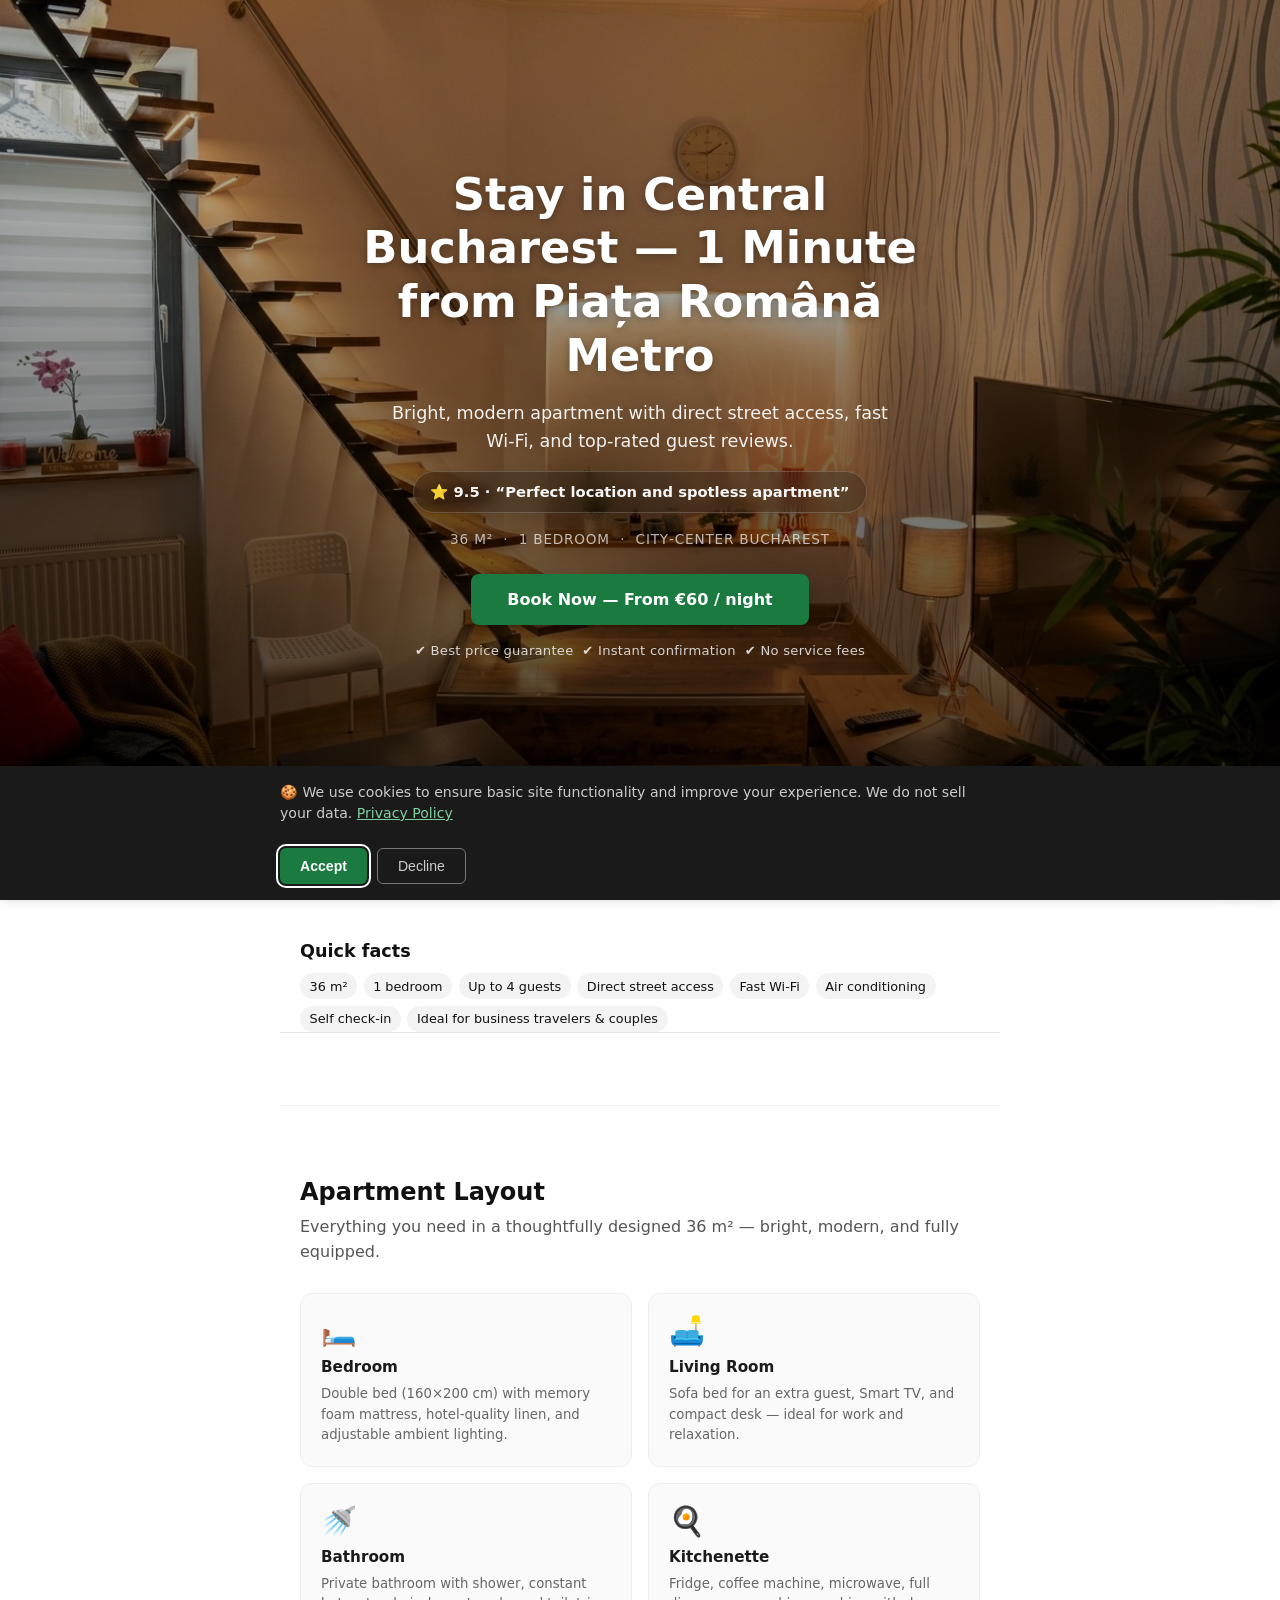
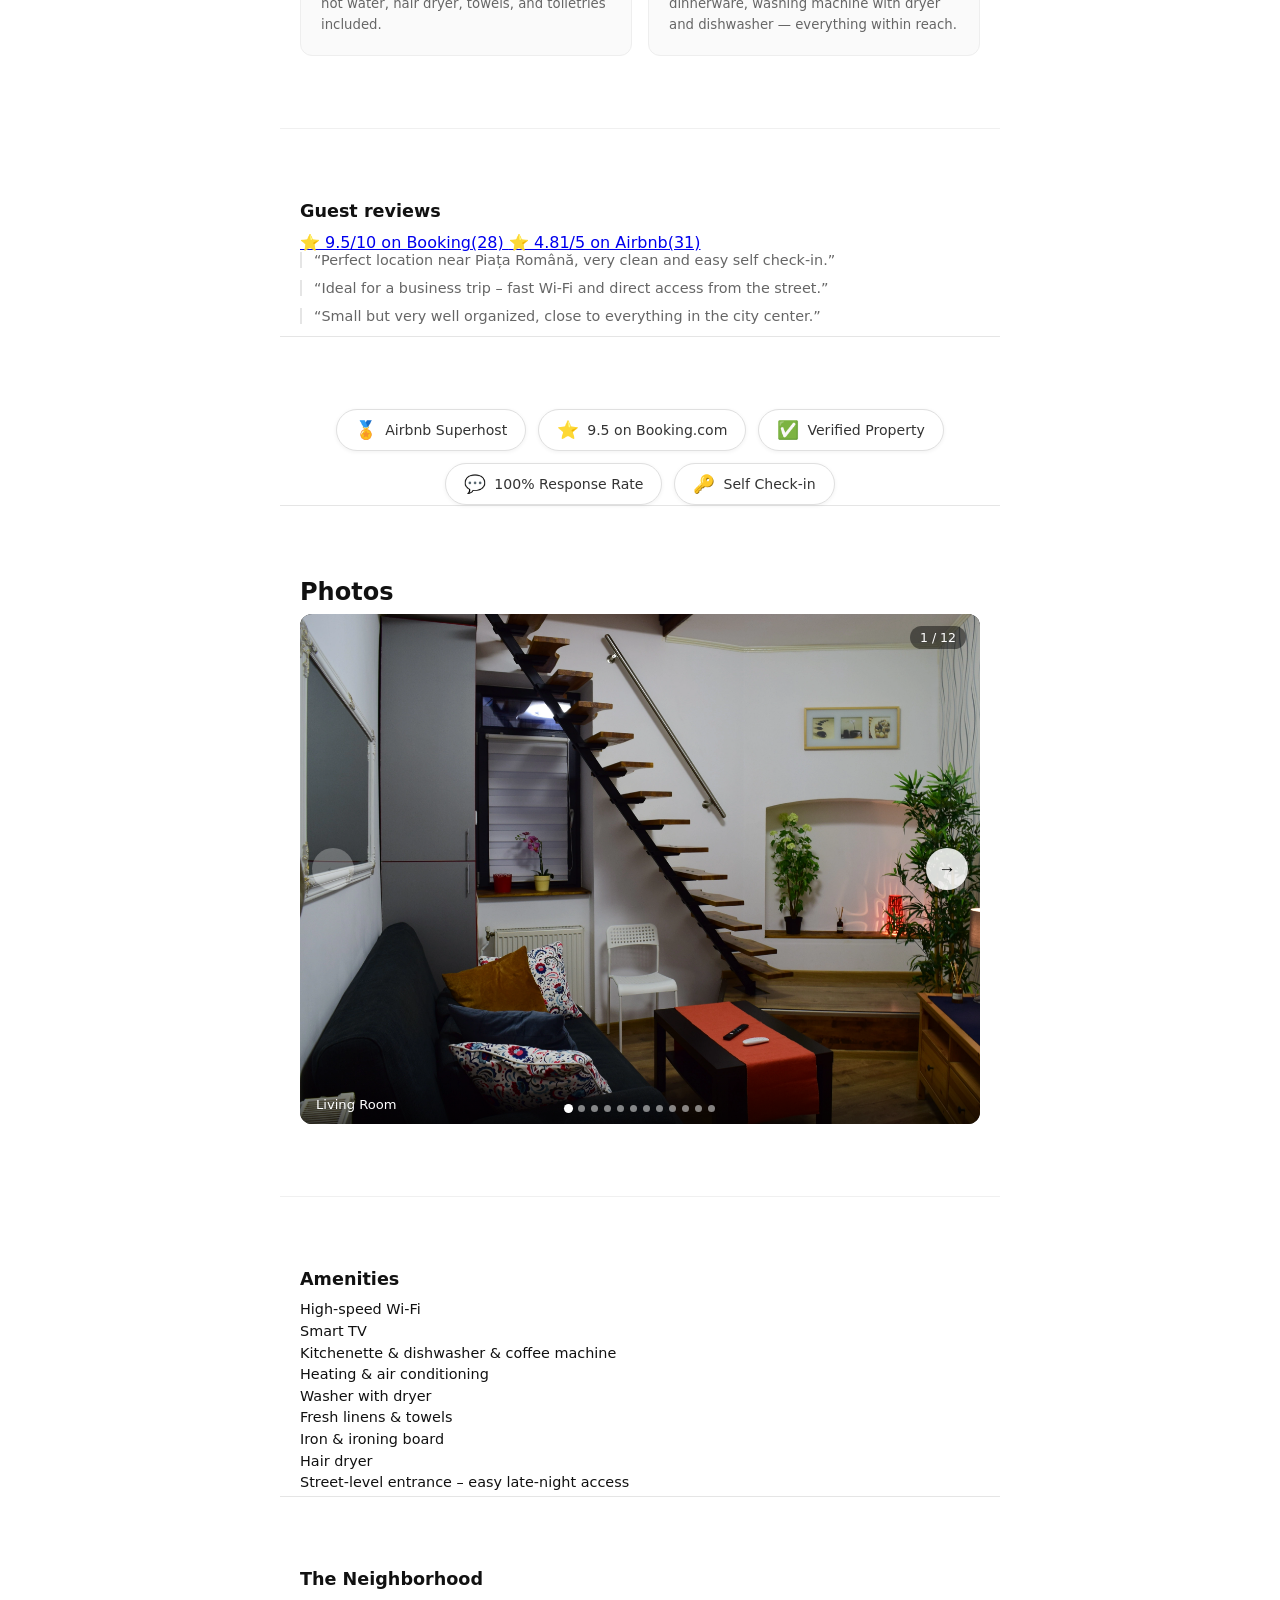
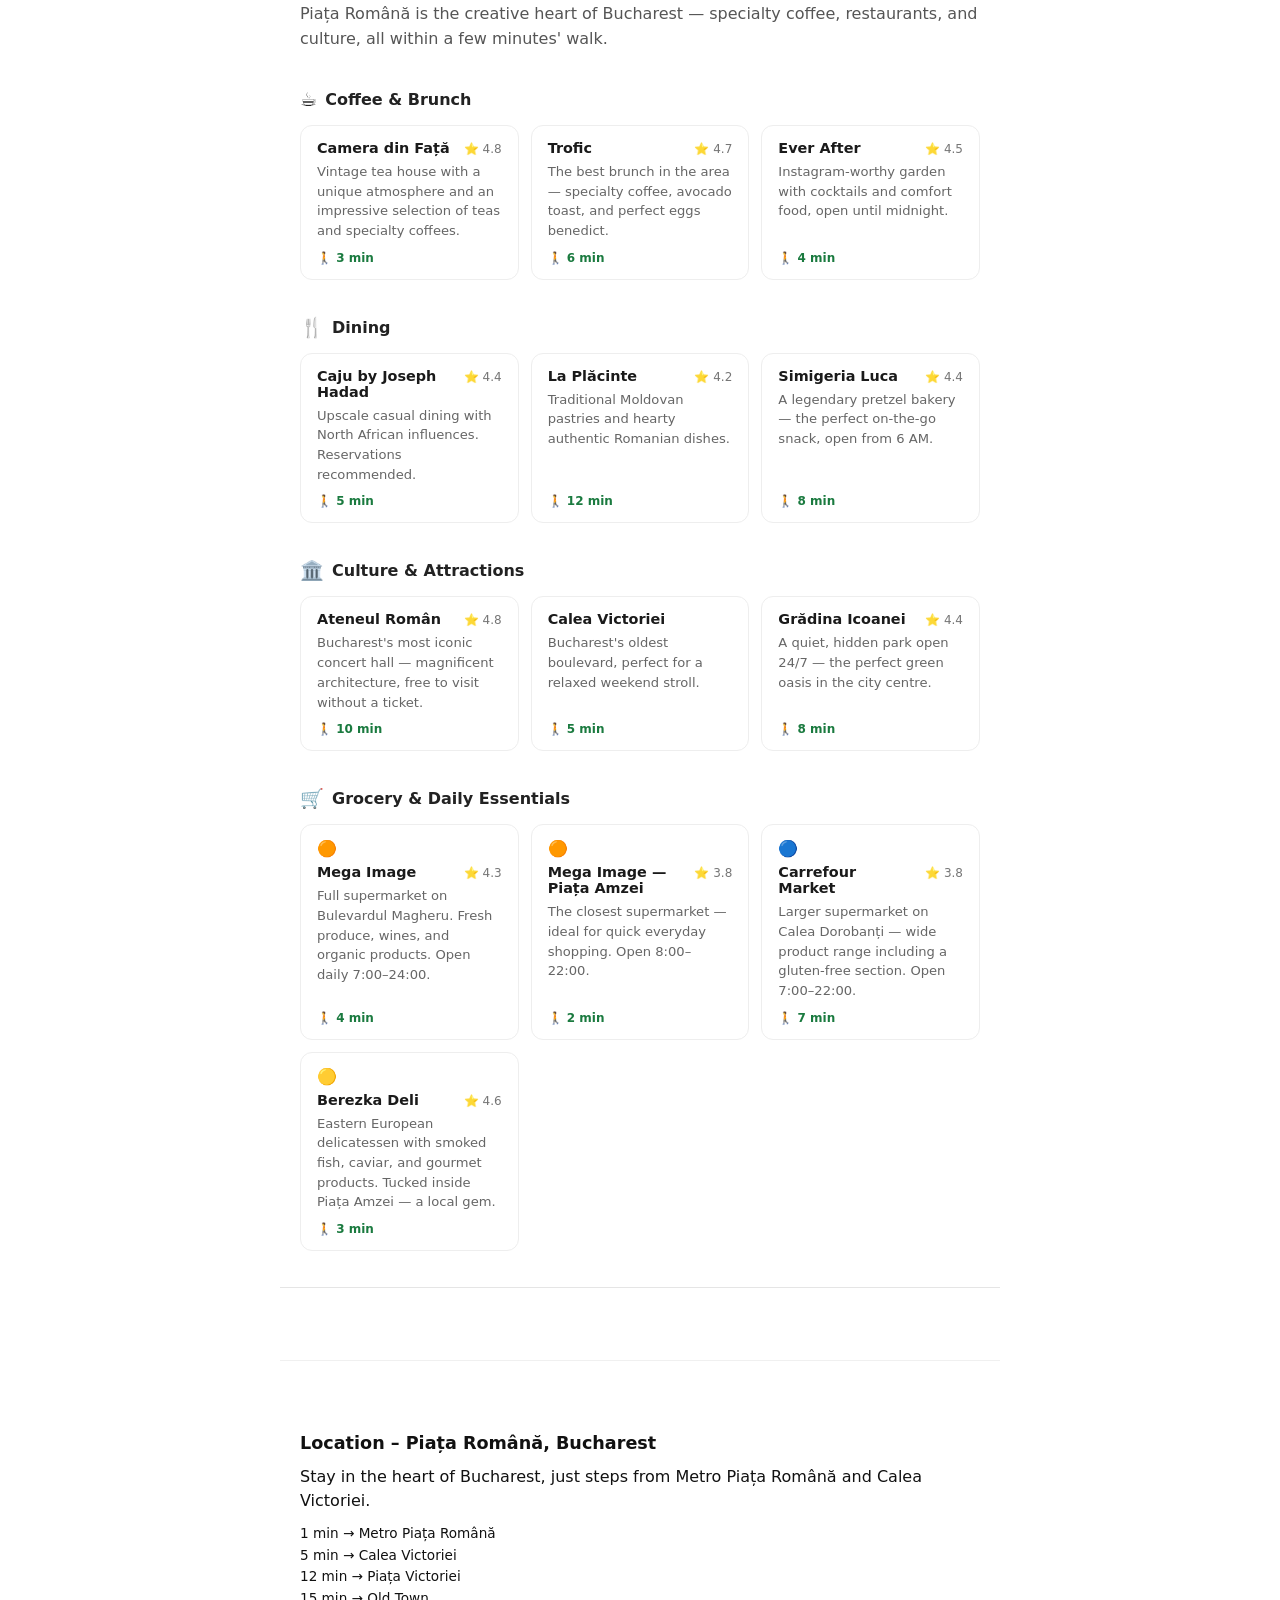
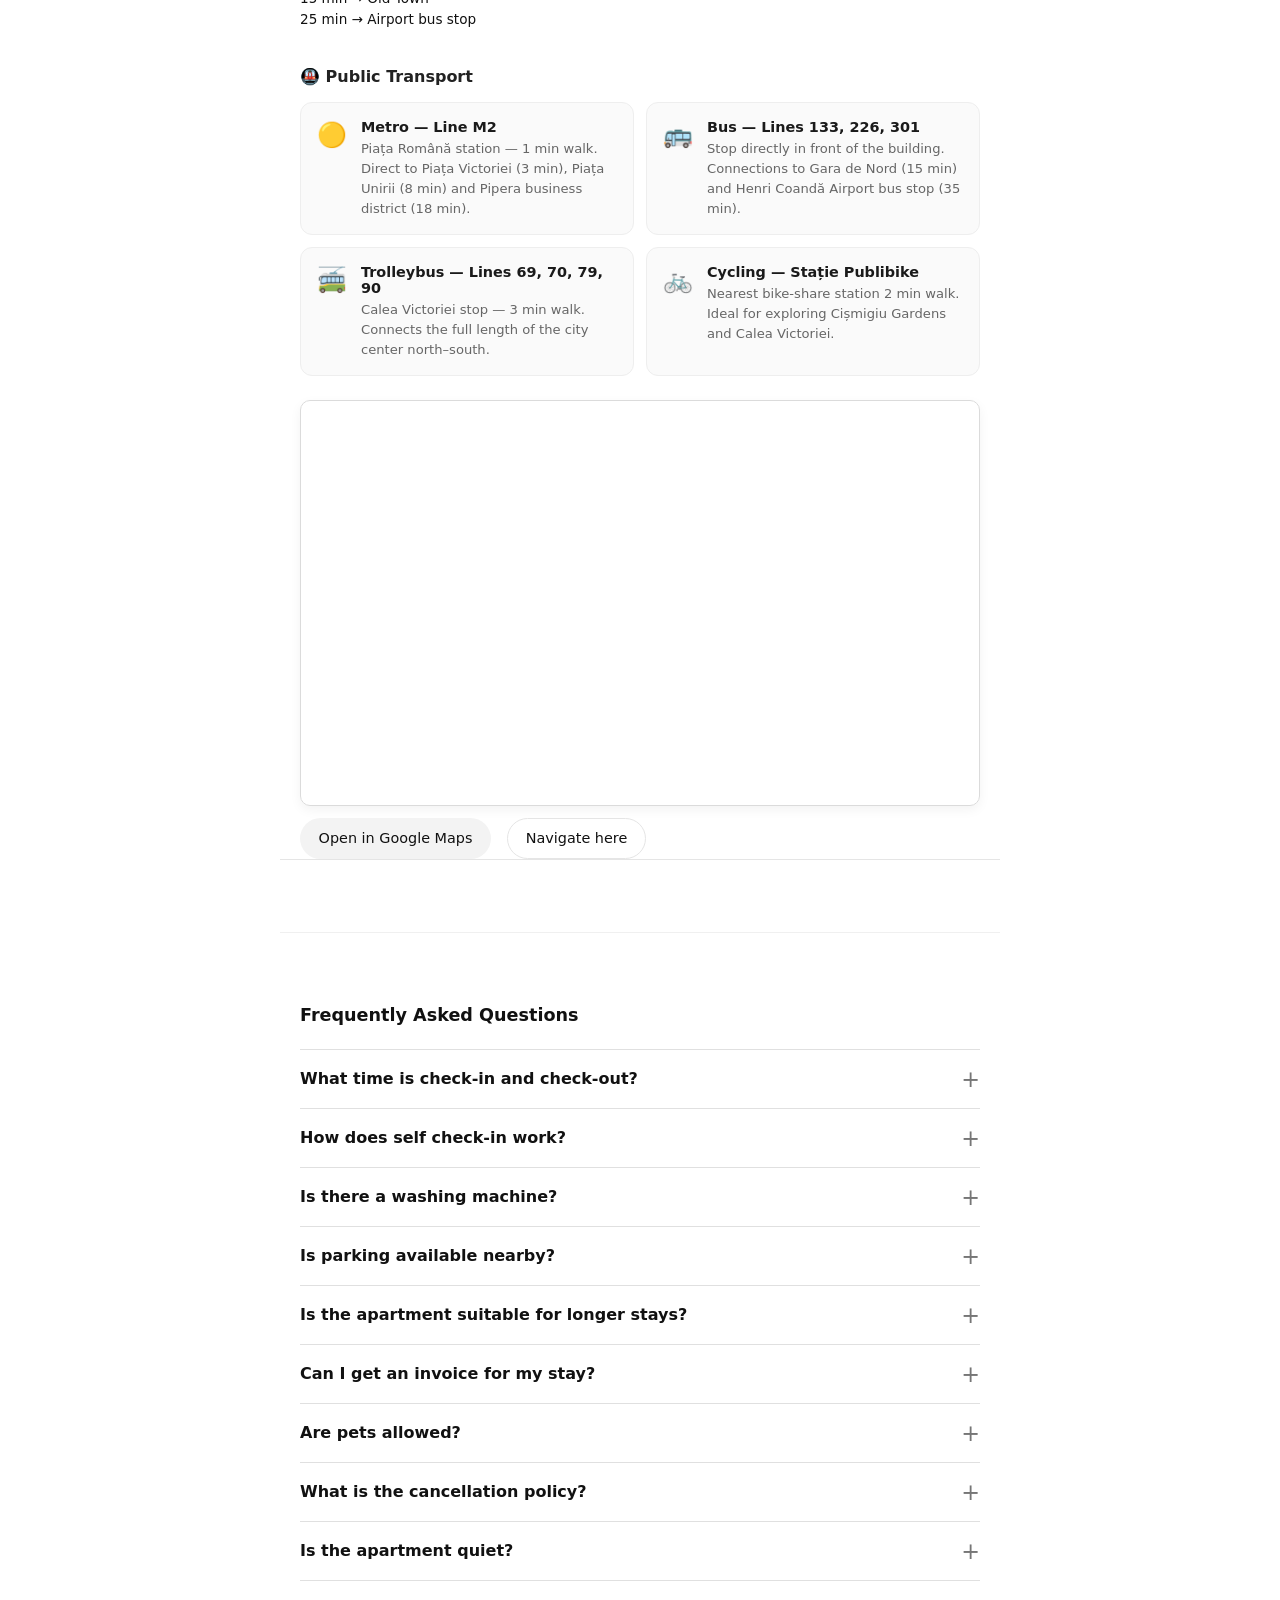
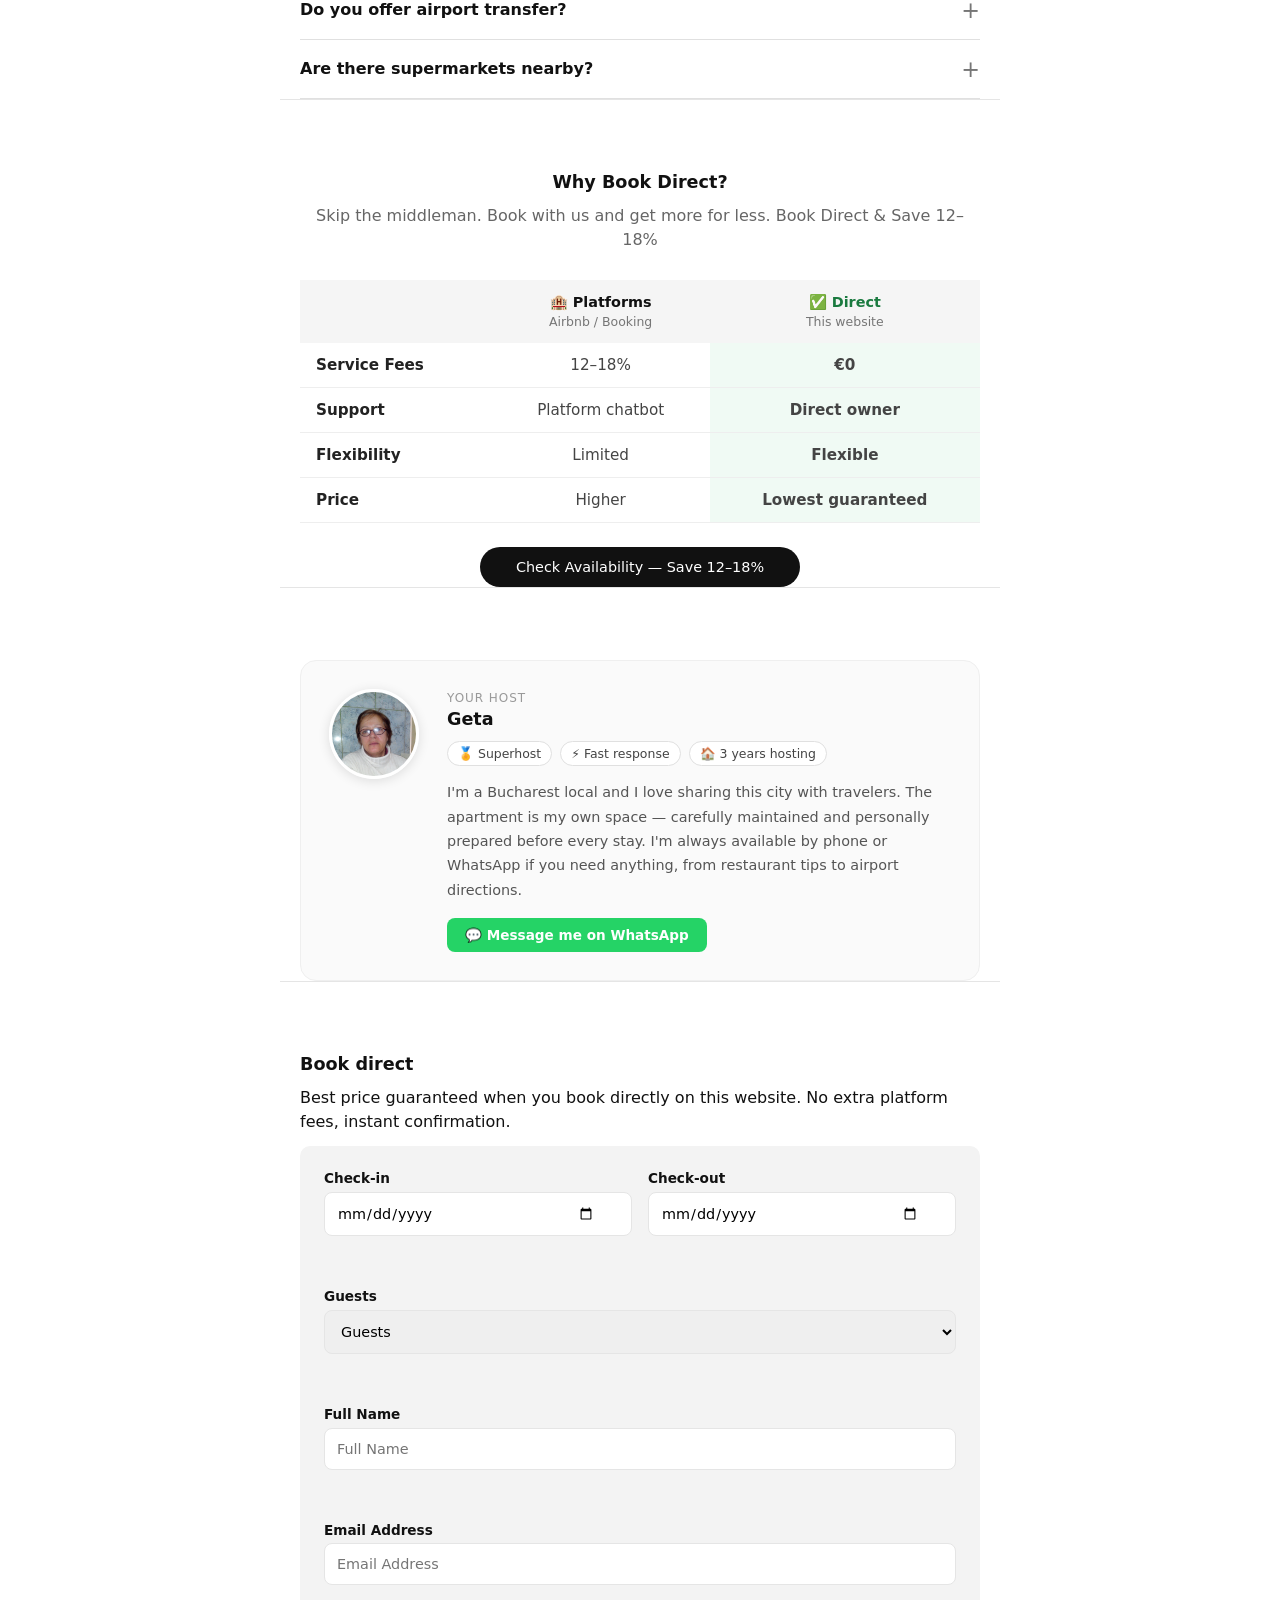
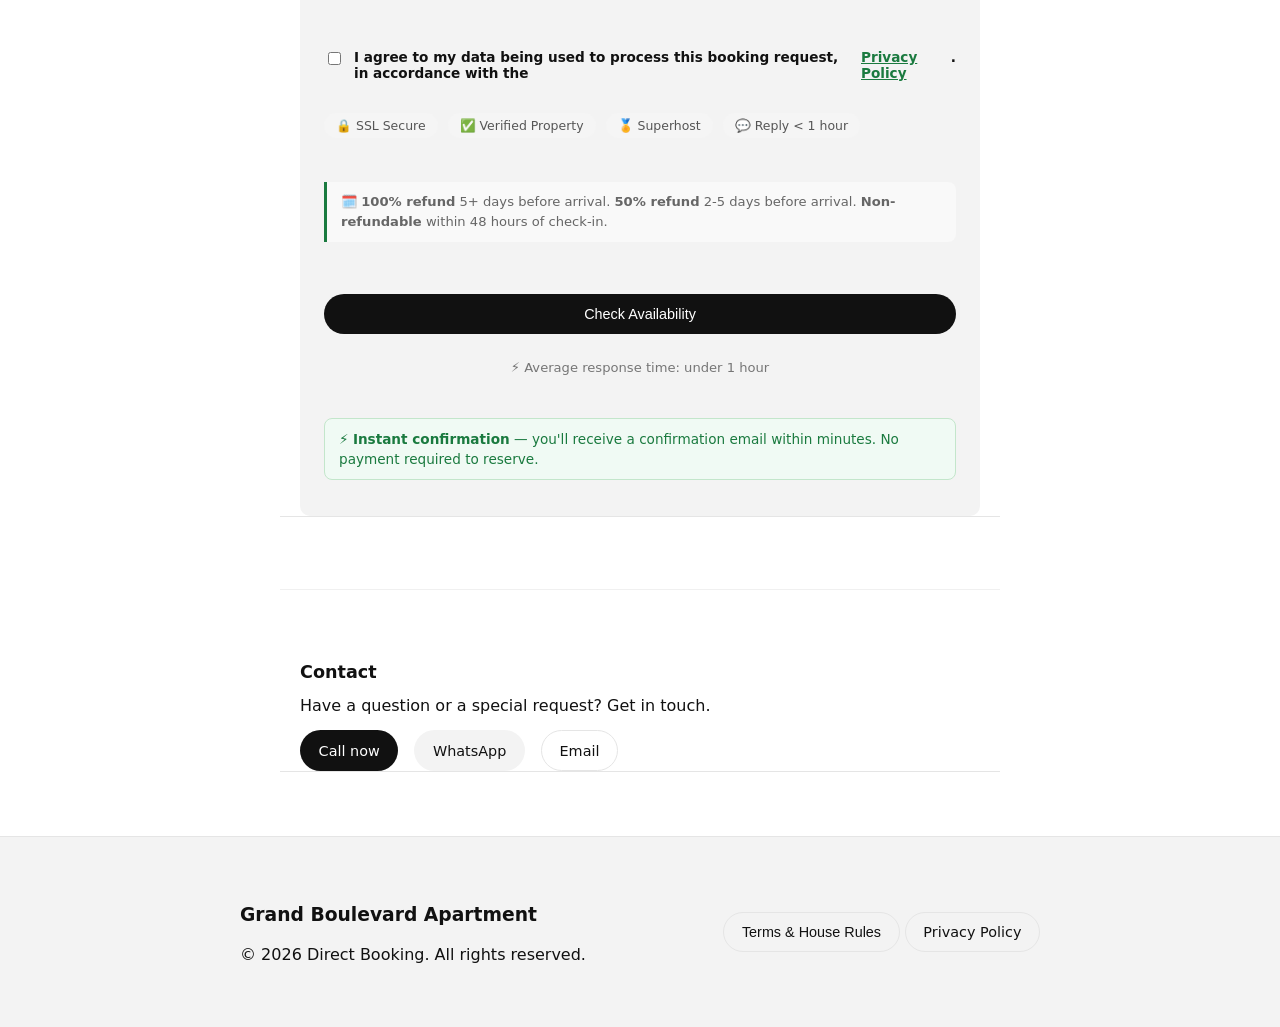
==== commit 0af65c25: "added value to rt..." ====
--- a/index.html
+++ b/index.html
@@ -36,9 +36,29 @@
           "closes": "23:59"
         },
         "name": "Grand Boulevard Apartment – Piața Română",
+        "identifier": "GBR-001",
         "containsPlace": {
           "@type": "Apartment",
-          "name": "Grand Boulevard Piața Romană Apartment",
+          "name": "Grand Boulevard Apartment Piața Romană ",
+          "occupancy": {
+            "@type": "QuantitativeValue",
+            "minValue": 1,
+            "maxValue": 4
+          },
+          "bed": {
+            "@type": "BedDetails",
+            "typeOfBed": "Double",
+            "numberOfBeds": 1
+          },
+          "amenityFeature": [
+            {"@type": "LocationFeatureSpecification","name": "High-speed Wi-Fi","value": true},
+            {"@type": "LocationFeatureSpecification","name": "Air conditioning","value": true},
+            {"@type": "LocationFeatureSpecification","name": "Smart TV","value": true},
+            {"@type": "LocationFeatureSpecification","name": "Kitchenette","value": true},
+            {"@type": "LocationFeatureSpecification","name": "Direct street access","value": true}
+          ],
+          "numberOfBedrooms" : "1",
+          "numberOfBathroomsTotal" : "1",
           "address": {
             "@type": "PostalAddress",
             "streetAddress": "Bulevardul Lacar Catargiu 18",
@@ -79,6 +99,7 @@
         "numberOfRooms": 1,
         "numberOfBathroomsTotal": 1,
         "occupancy": {
+          "value": 4,
           "@type": "QuantitativeValue",
           "minValue": 1,
           "maxValue": 4
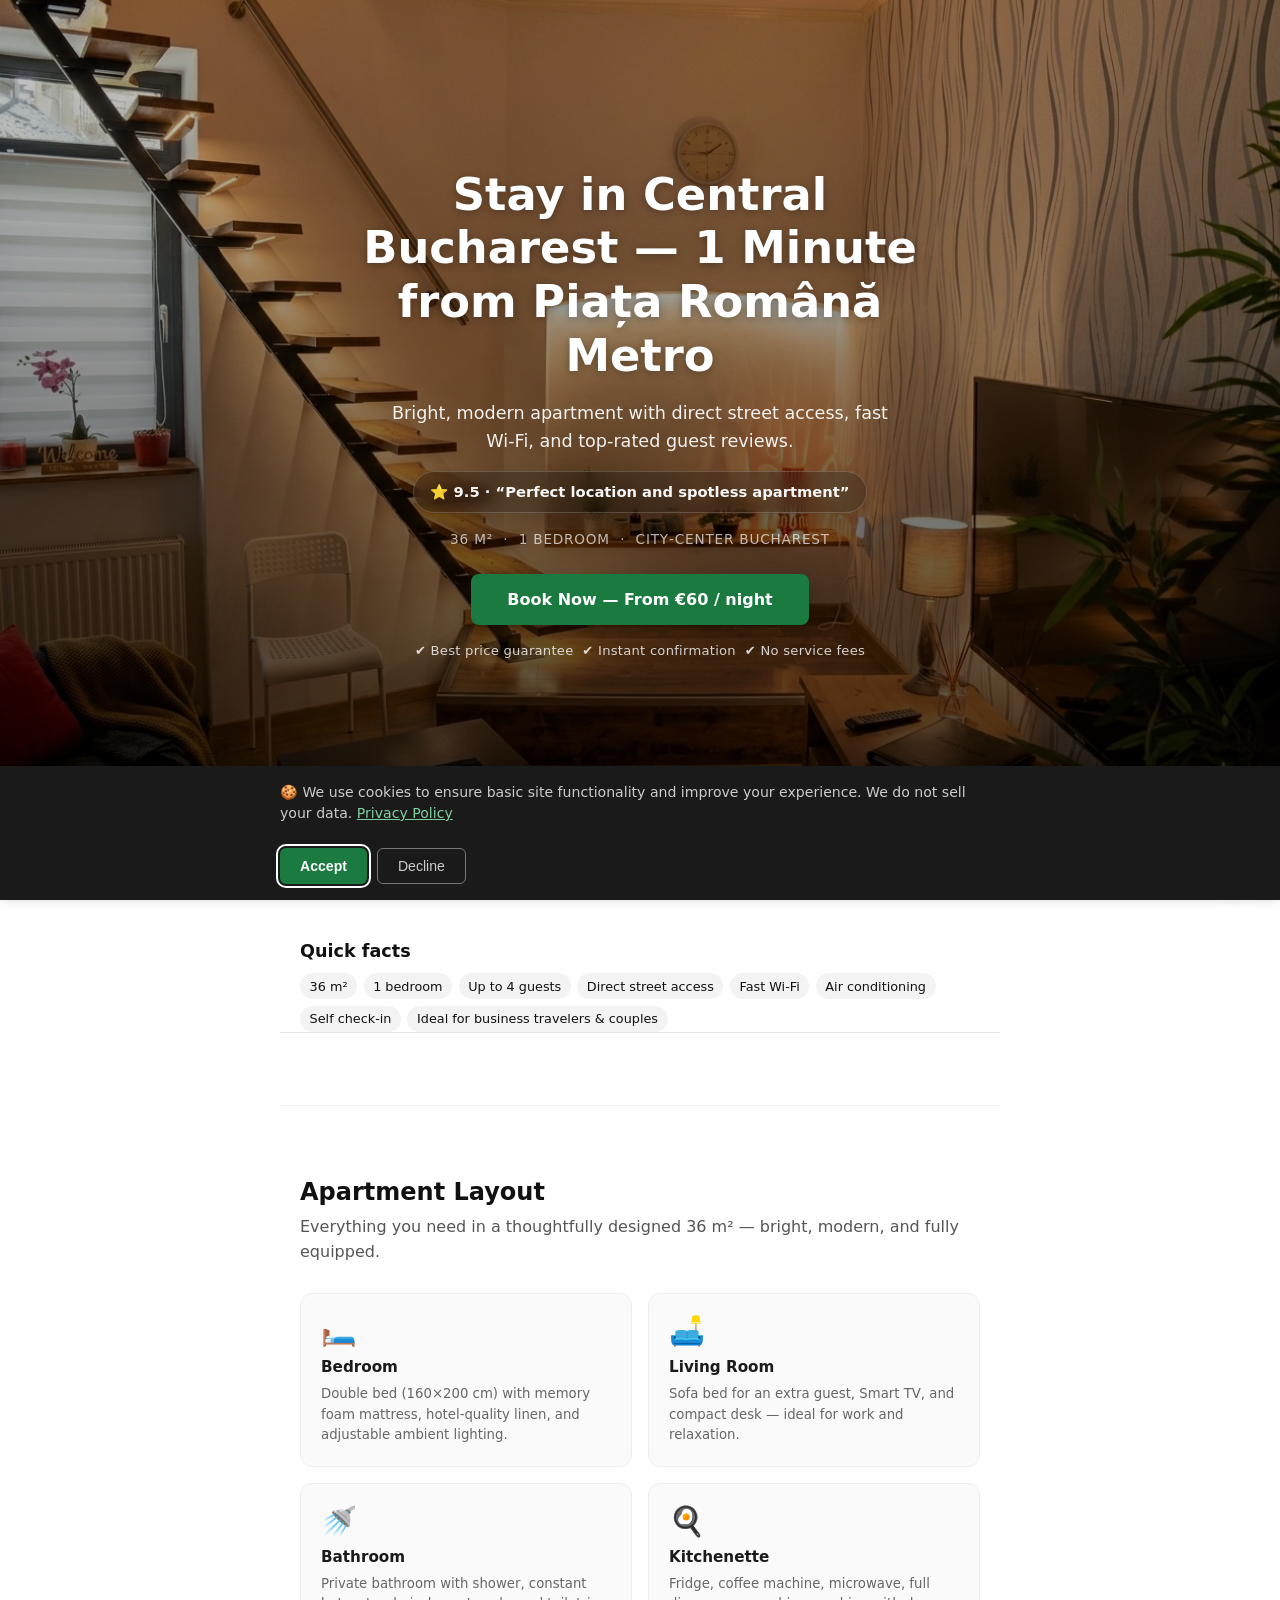
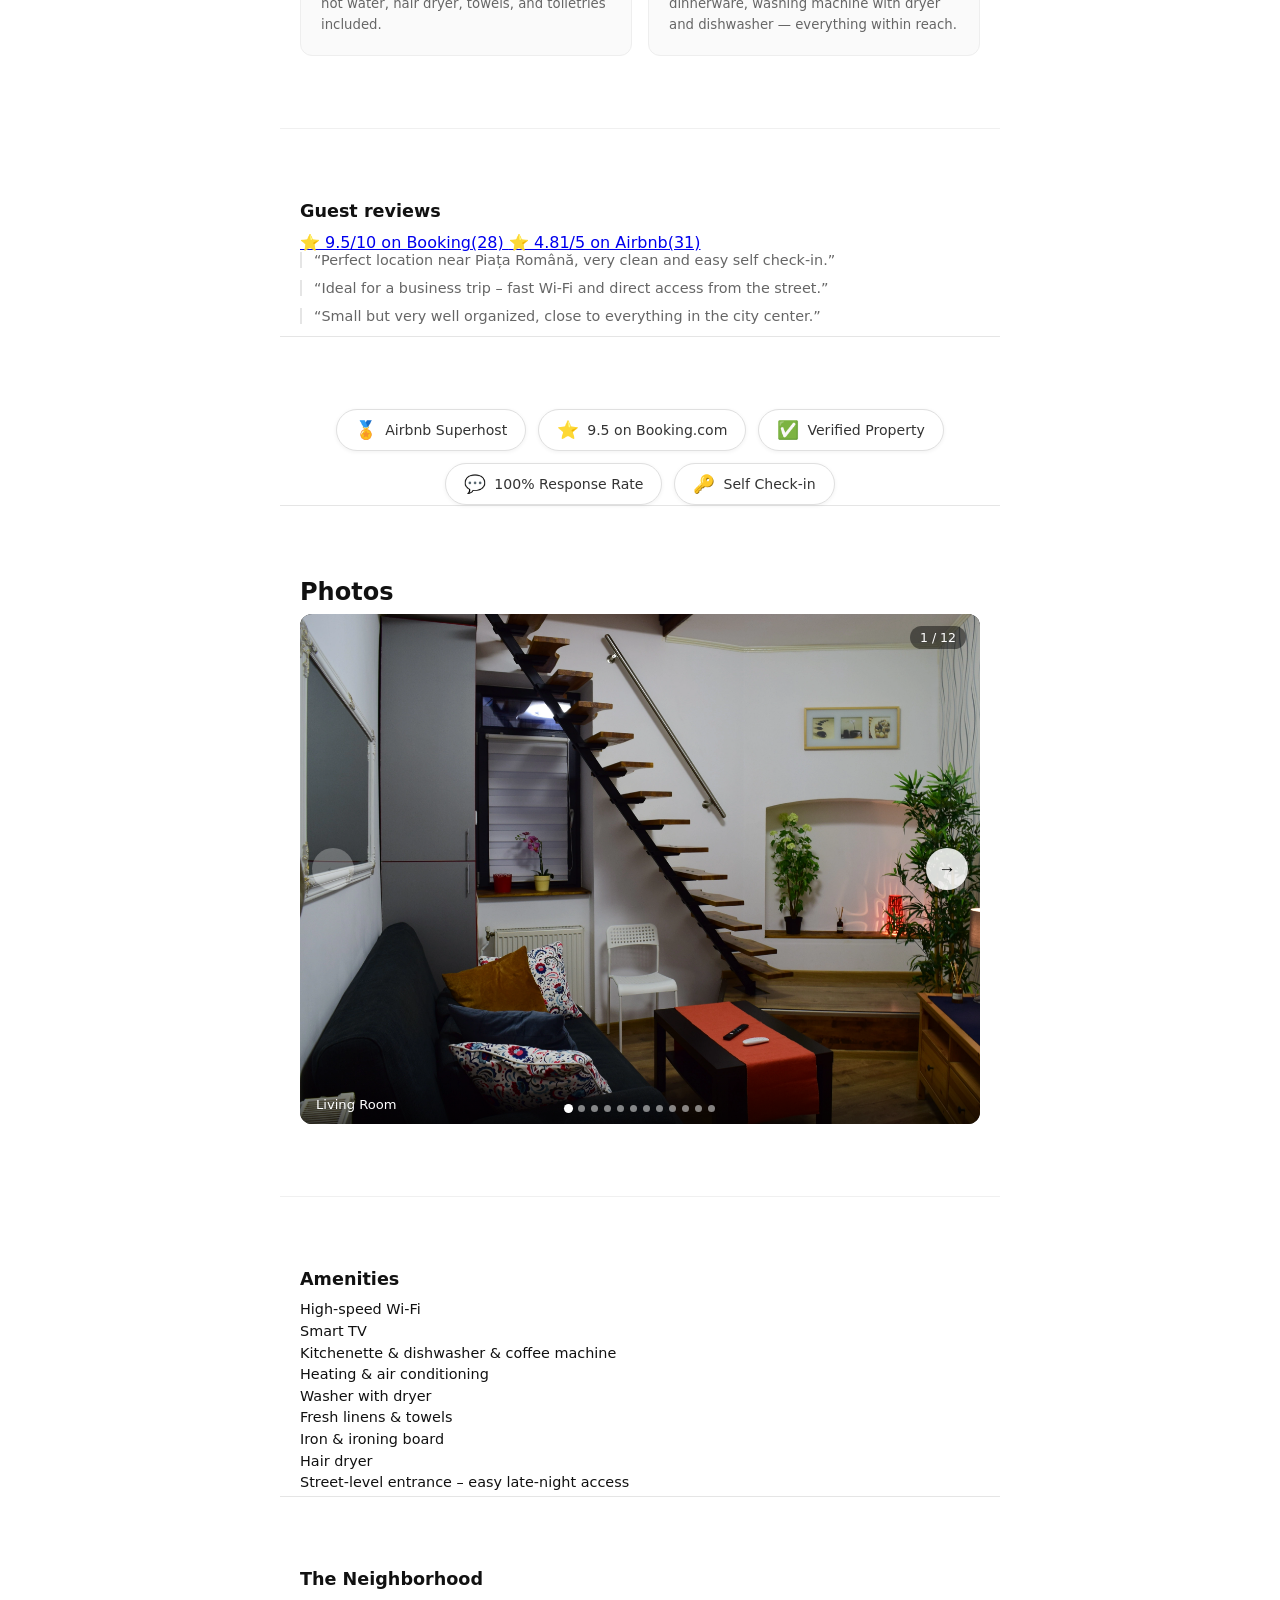
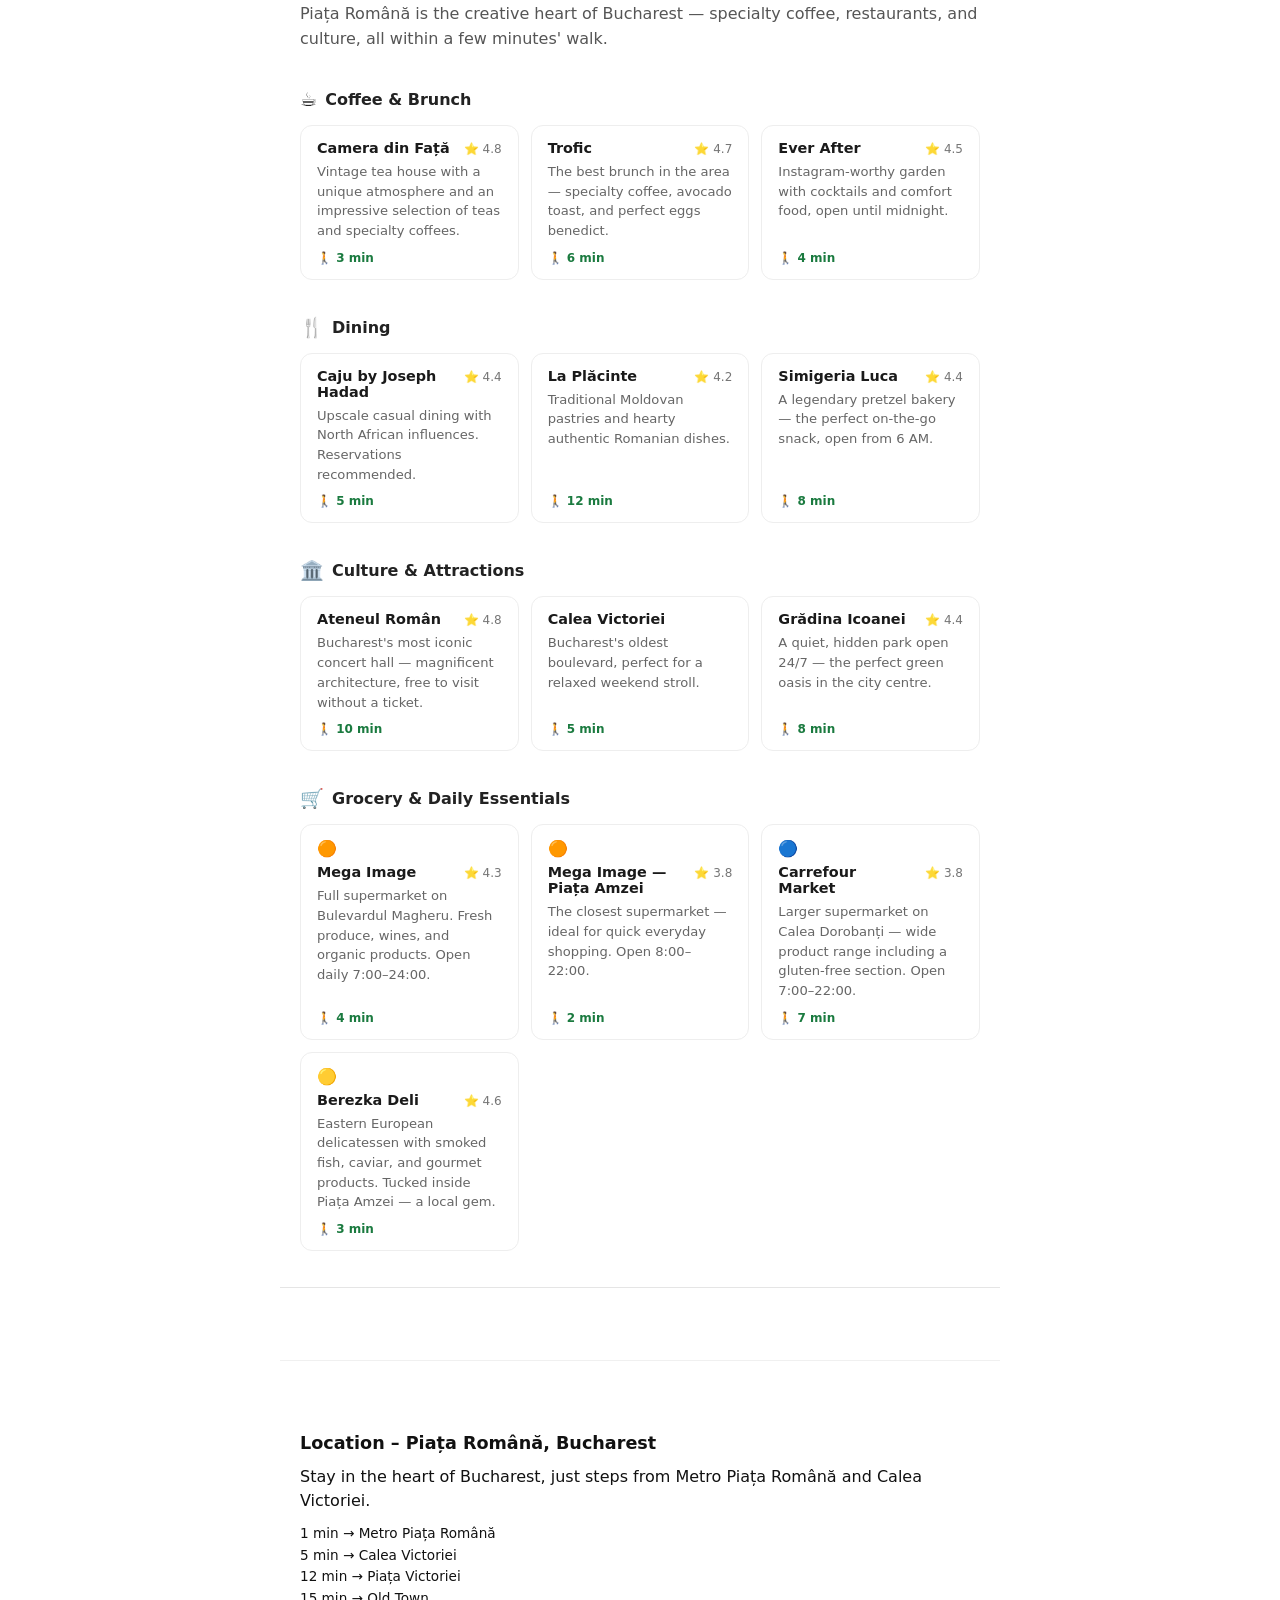
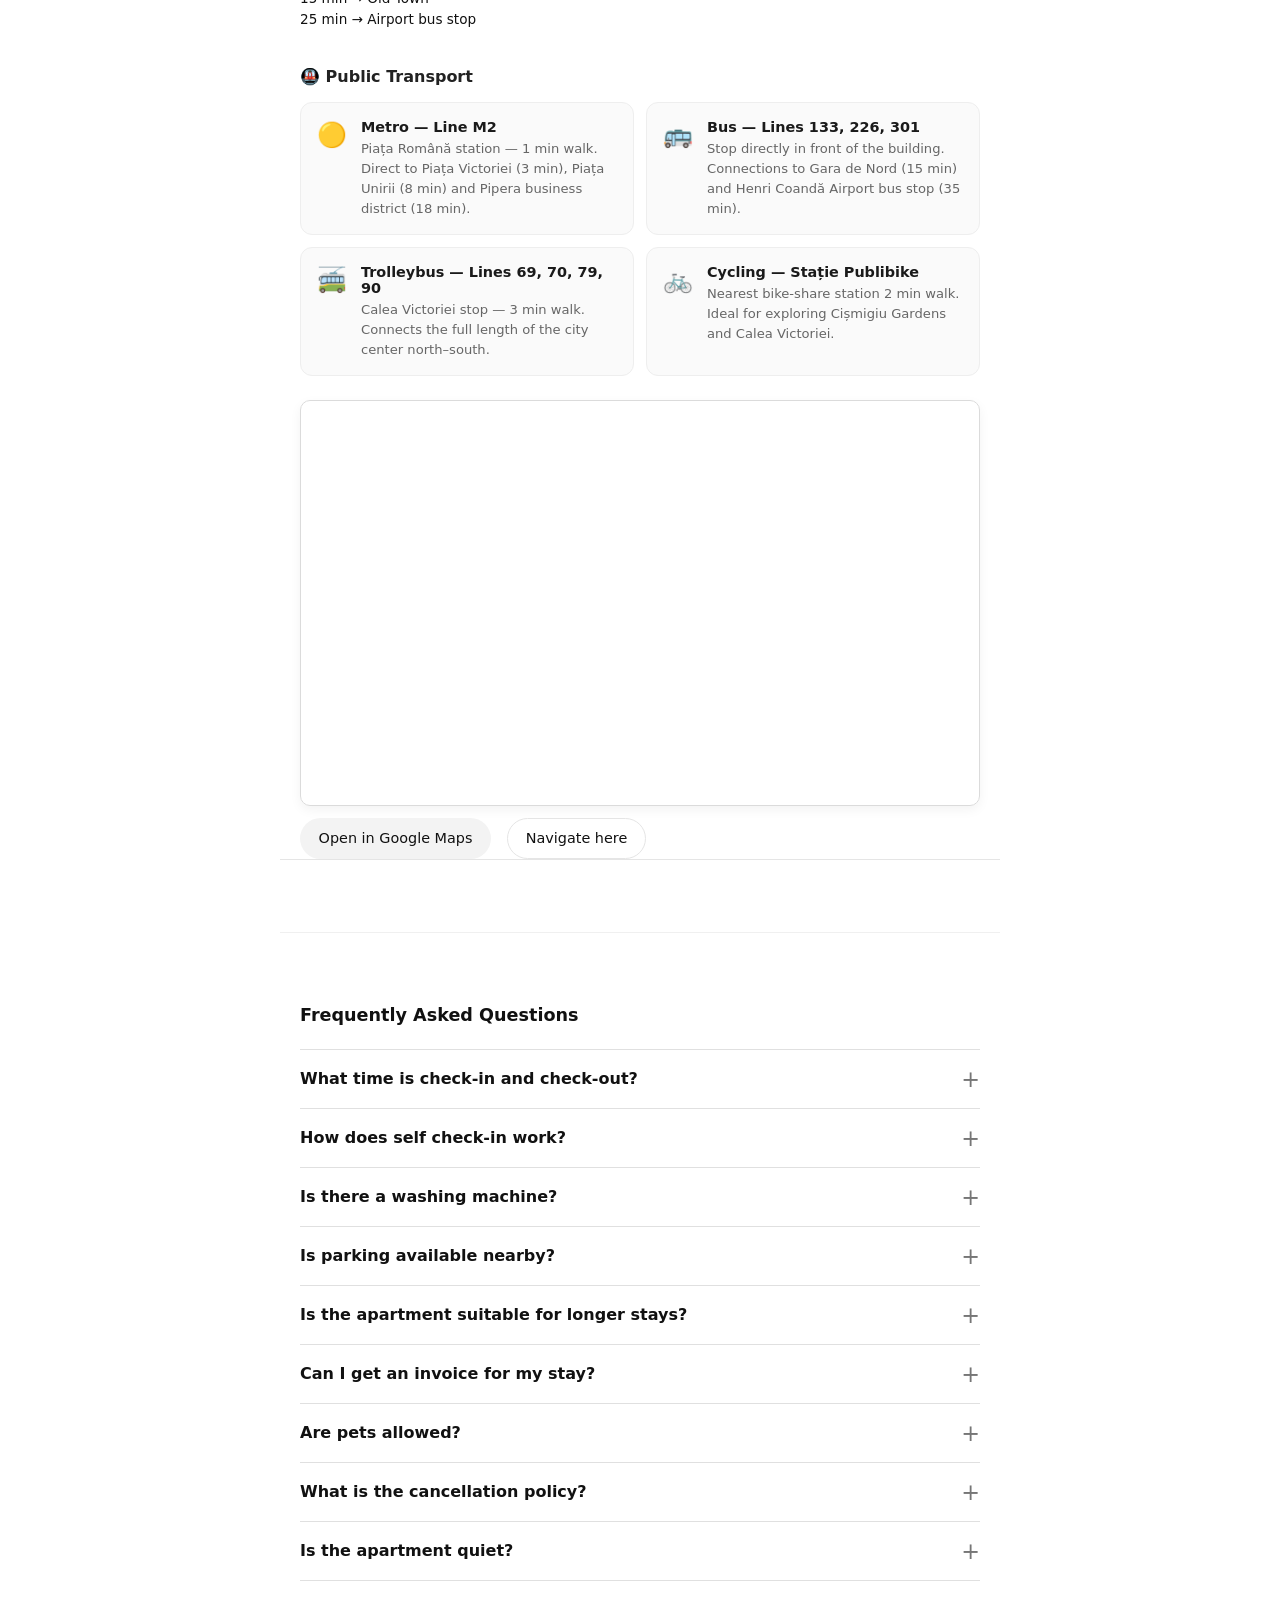
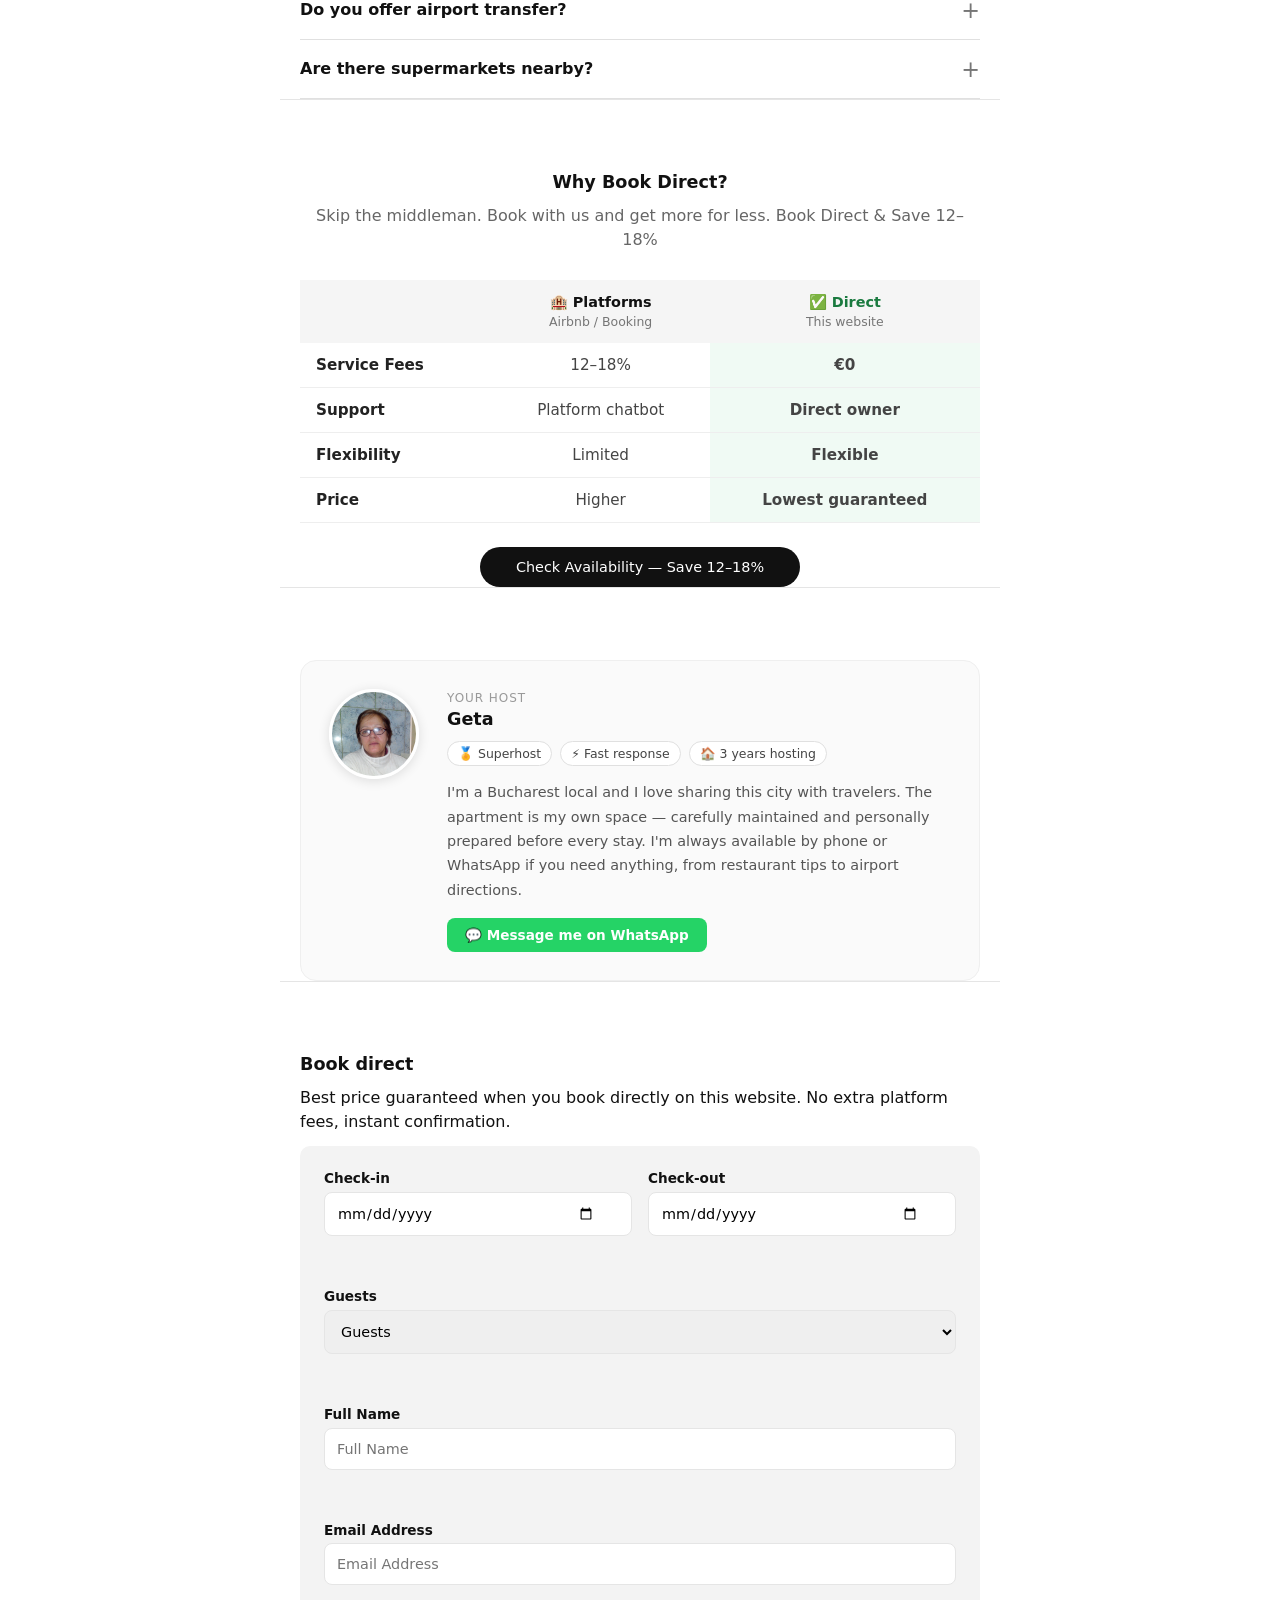
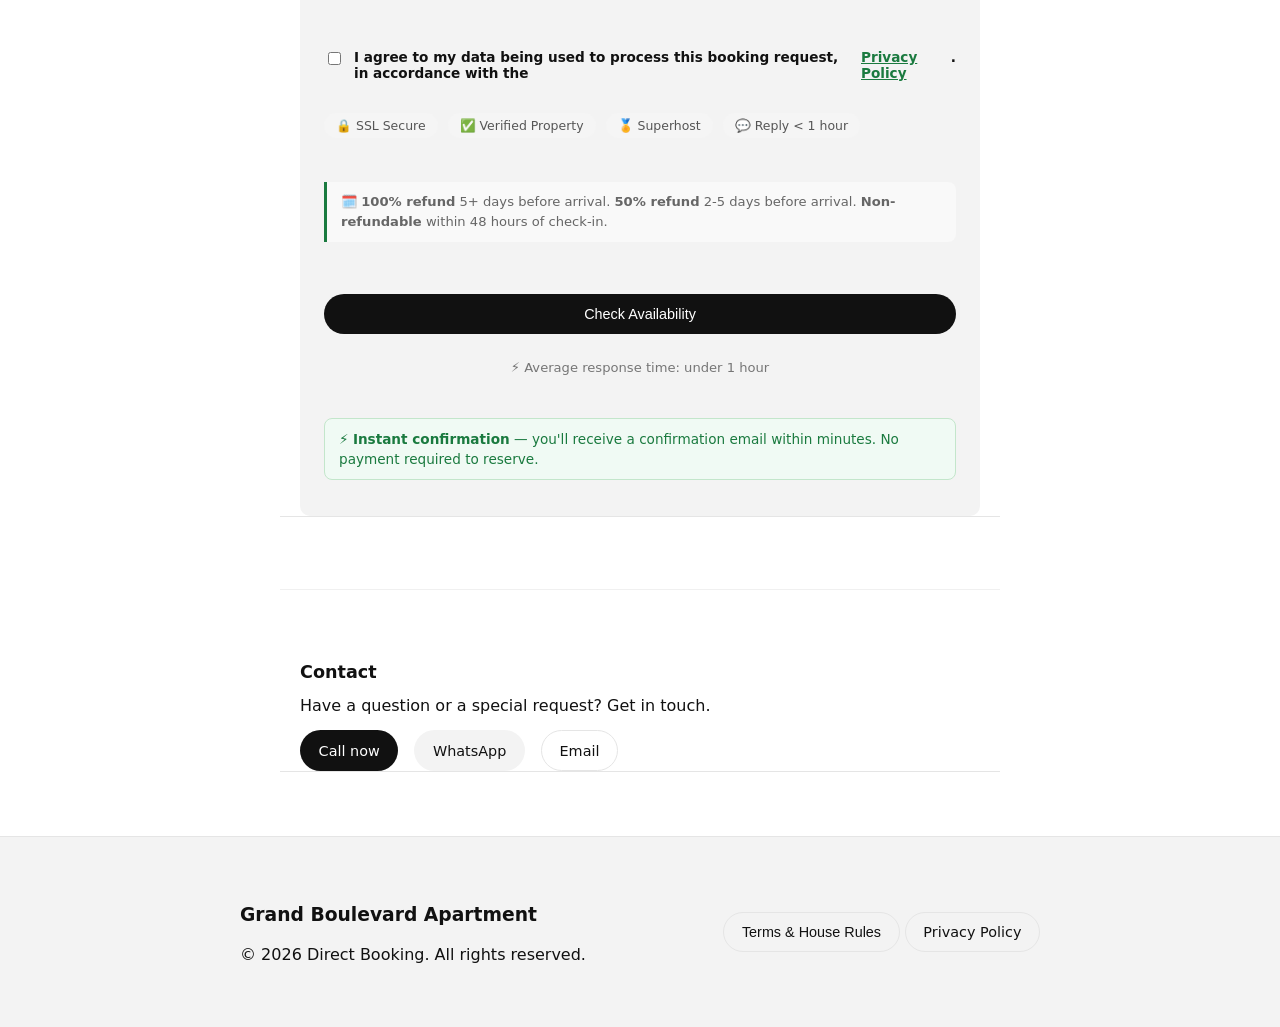
==== commit 57fa5960: "added value to rt again" ====
--- a/index.html
+++ b/index.html
@@ -41,6 +41,7 @@
           "@type": "Apartment",
           "name": "Grand Boulevard Apartment Piața Romană ",
           "occupancy": {
+            "value": 4,
             "@type": "QuantitativeValue",
             "minValue": 1,
             "maxValue": 4
